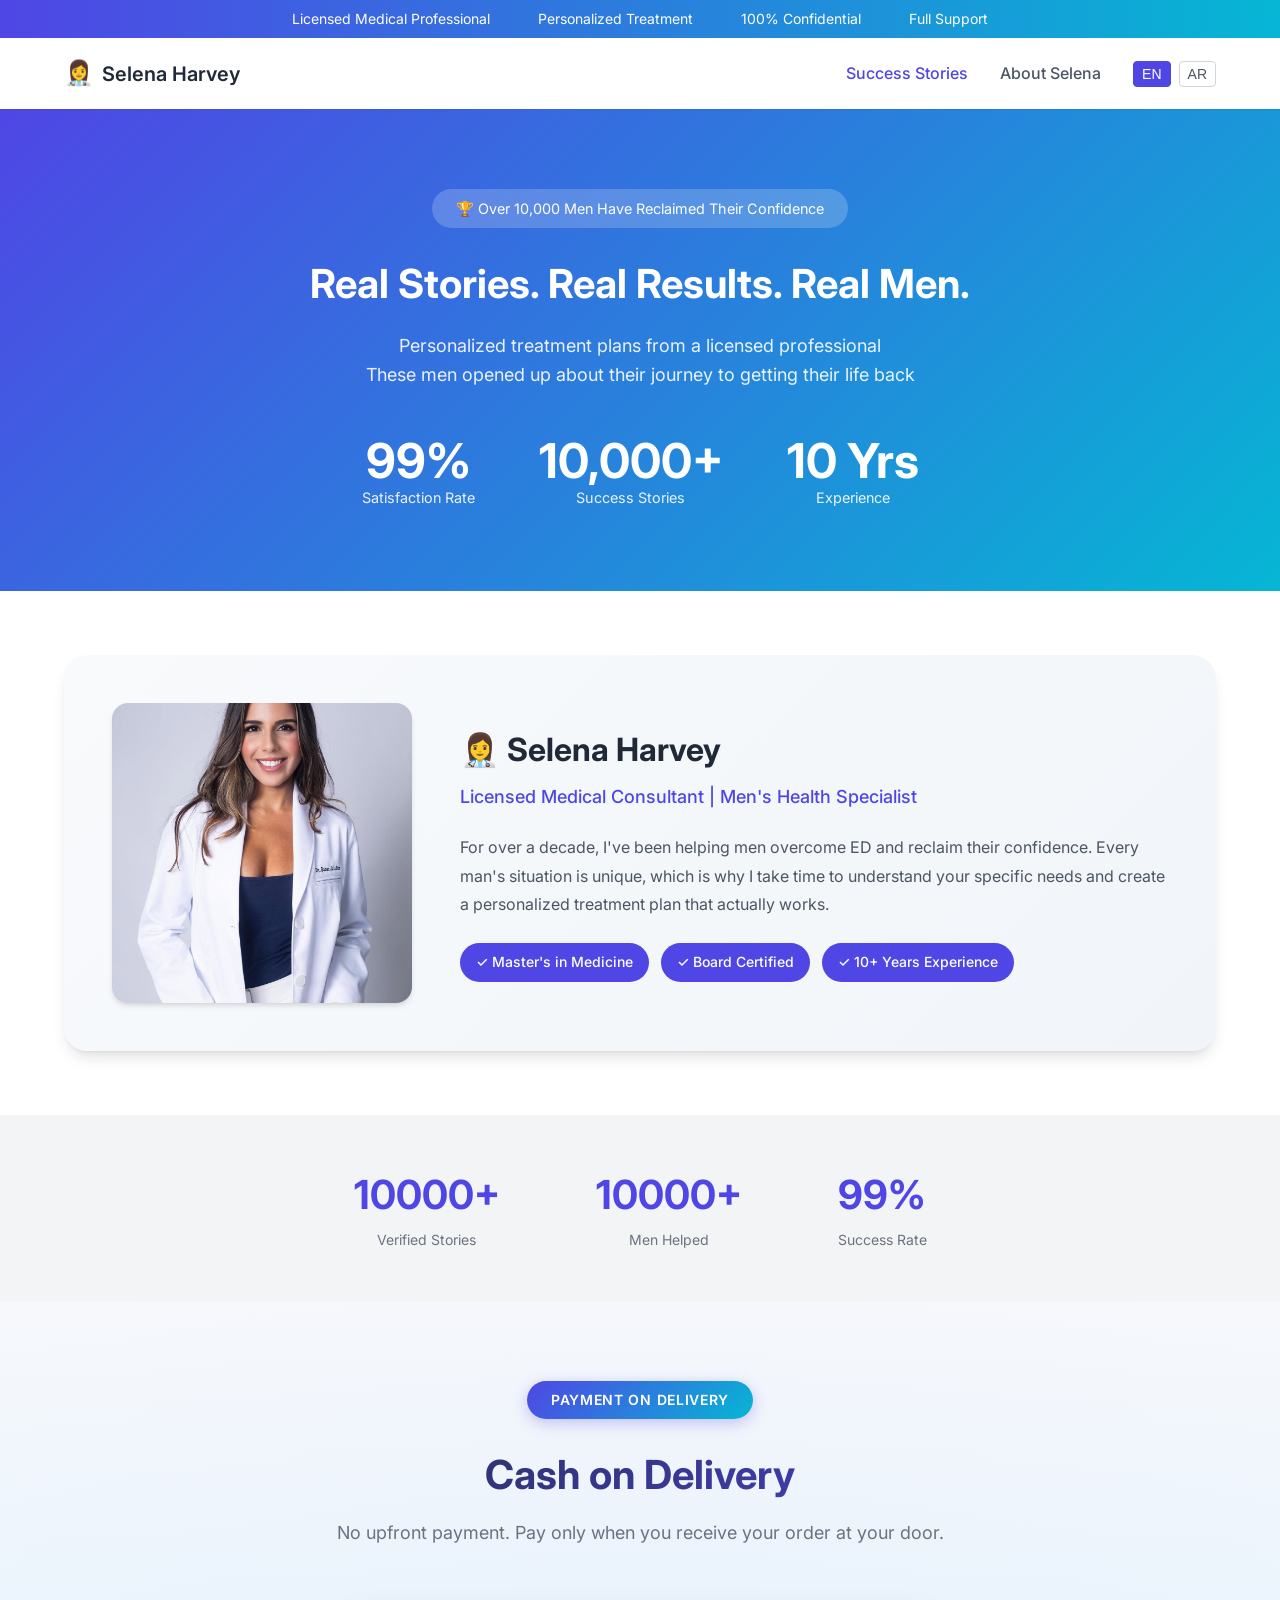
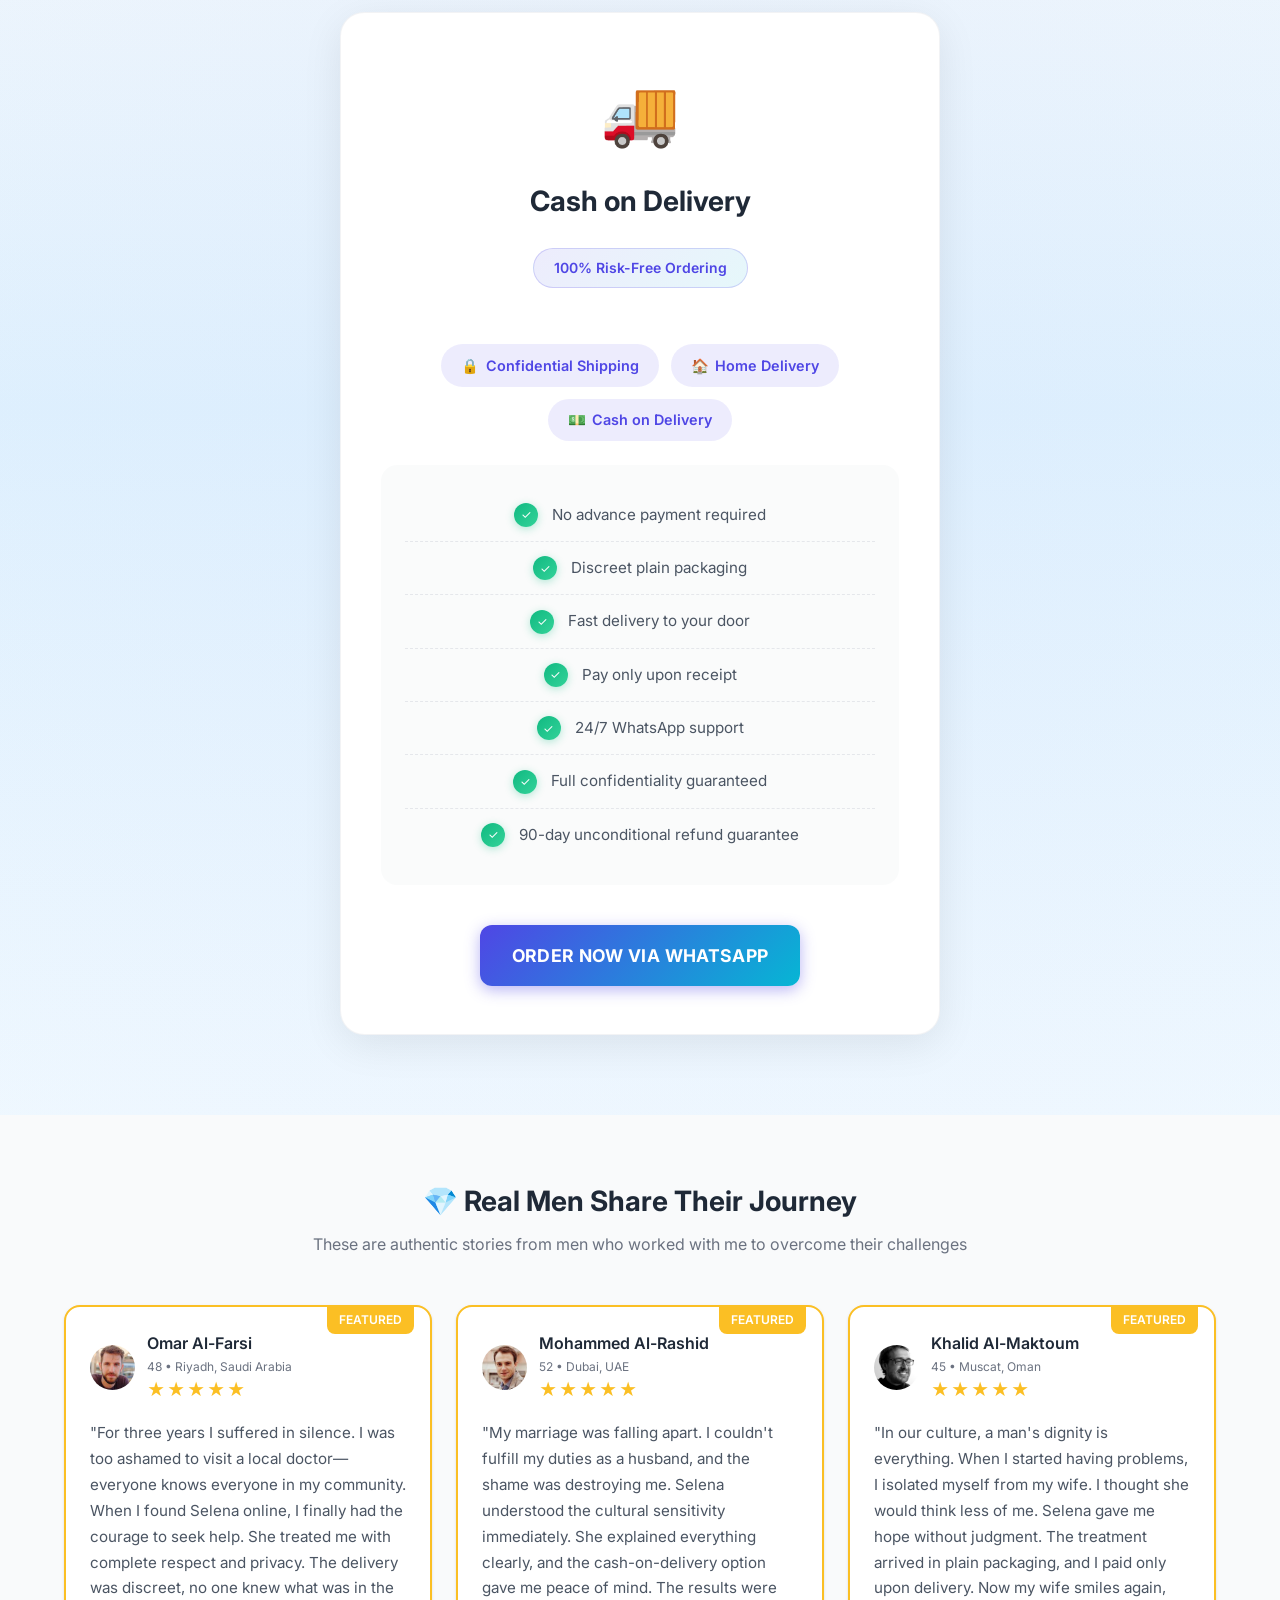
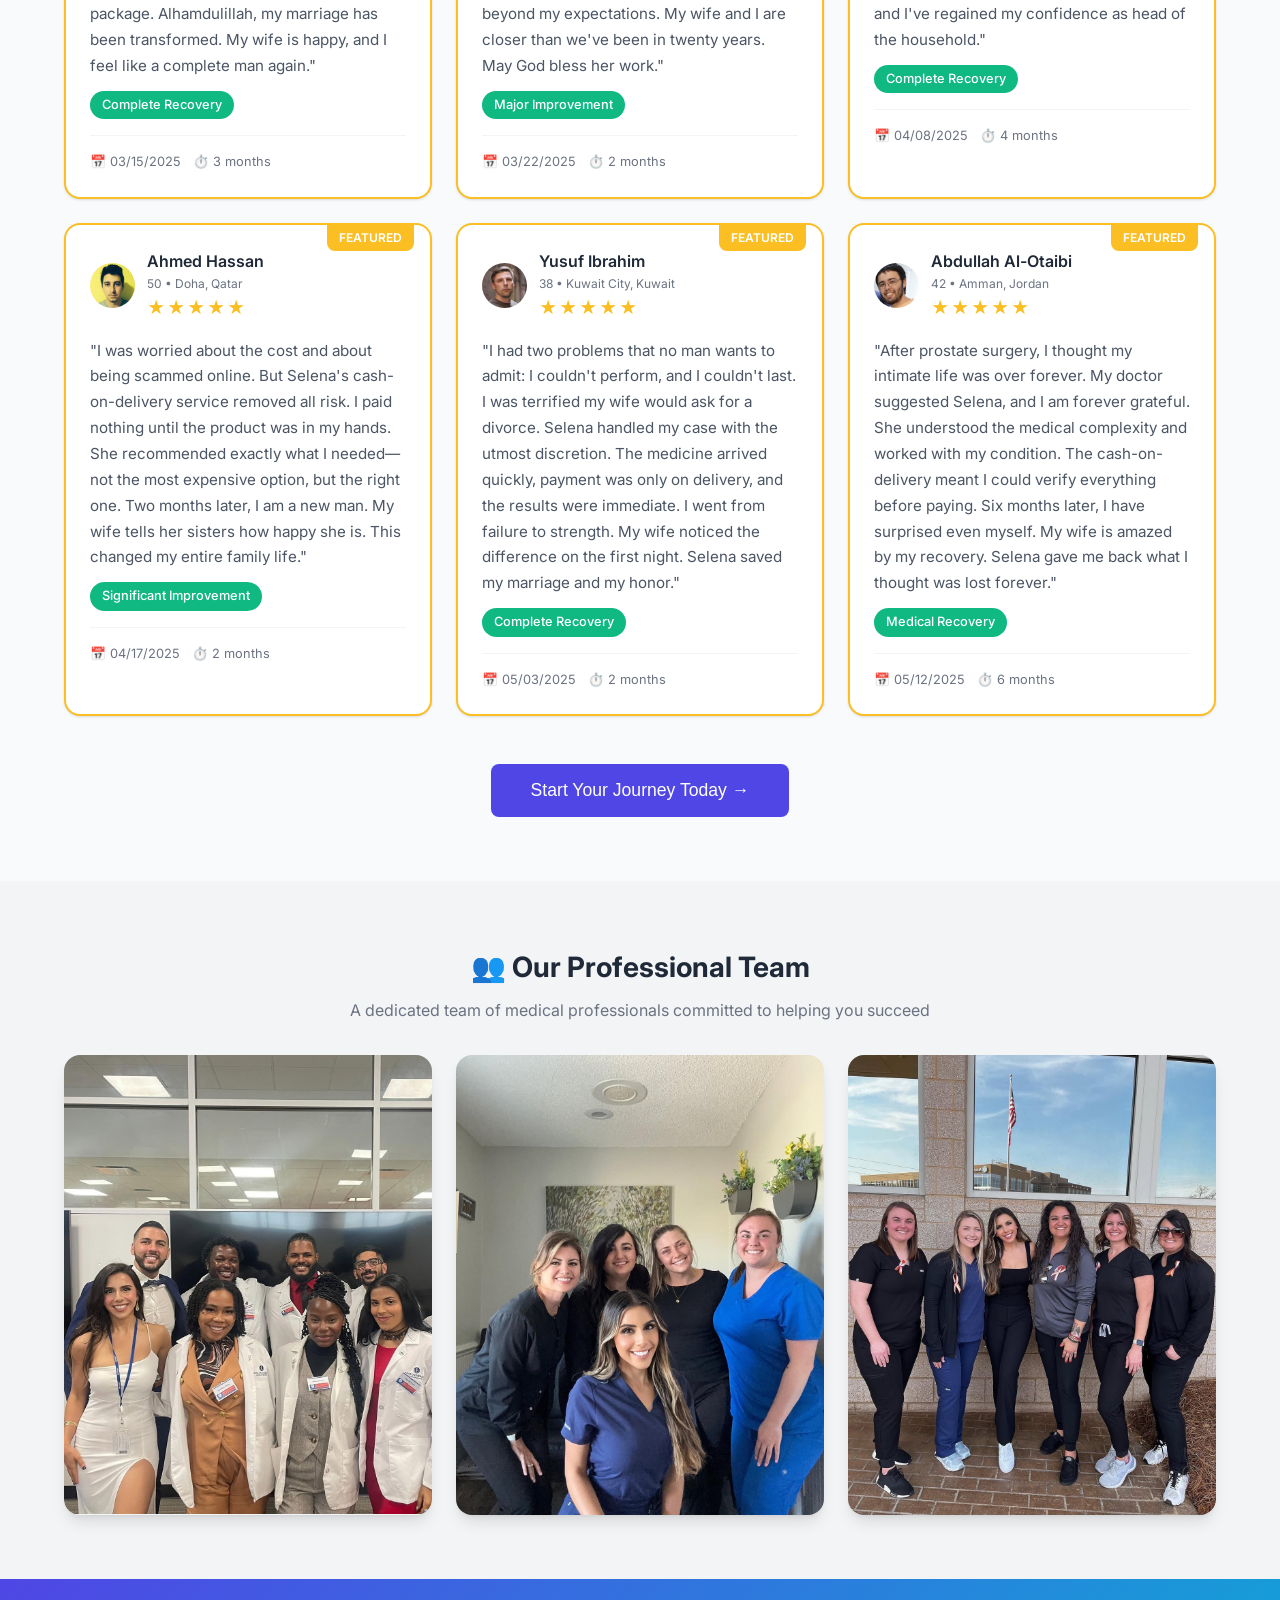
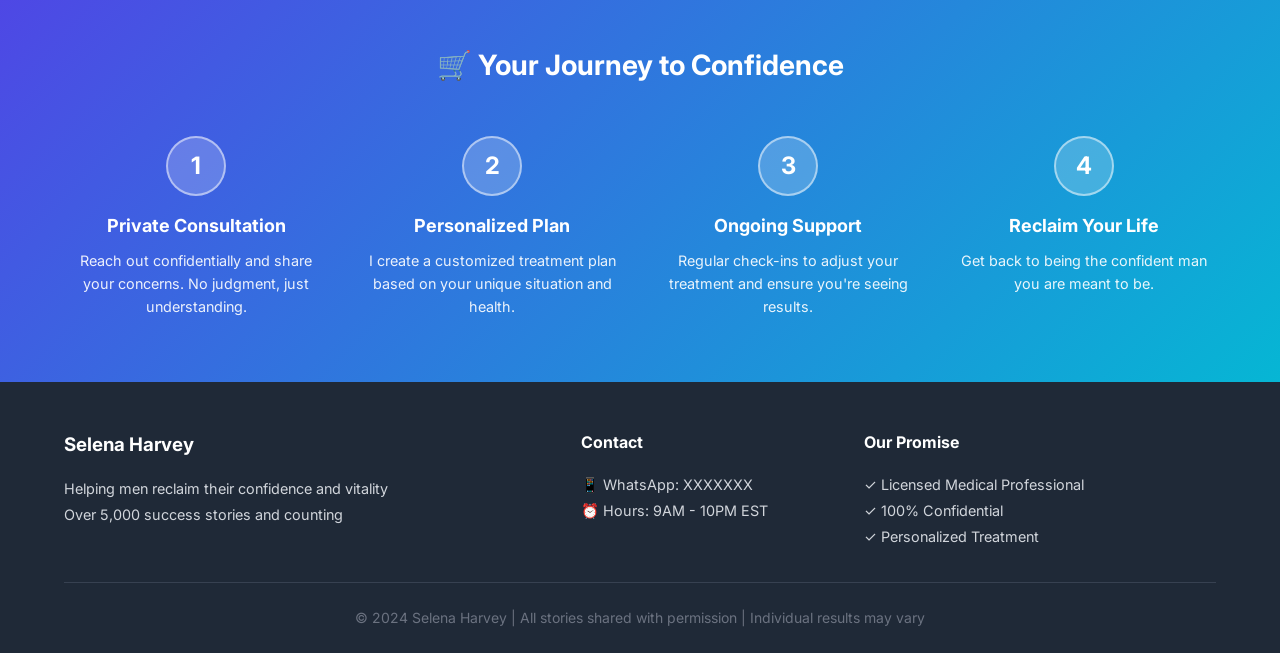
==== index.html @ 059a6baf "Add files via upload" ====
<!DOCTYPE html>
<html lang="en" dir="ltr">
<head>
  <meta charset="UTF-8">
  <meta name="viewport" content="width=device-width, initial-scale=1.0">
  <title>Sarah Johnson - Real Success Stories</title>
  <link rel="preconnect" href="https://fonts.googleapis.com">
  <link rel="preconnect" href="https://fonts.gstatic.com" crossorigin>
  <link href="https://fonts.googleapis.com/css2?family=Inter:wght@400;500;600;700;800&display=swap" rel="stylesheet">
  <link rel="stylesheet" href="style.css">
</head>
<body>
  <!-- Trust Bar -->
  <div class="trust-bar">
    <div class="container">
      <span data-i18n="trust_licensed">✓ Licensed Medical Professional</span>
      <span data-i18n="trust_personalized">✓ Personalized Treatment</span>
      <span data-i18n="trust_confidential">✓ 100% Confidential</span>
      <span data-i18n="trust_support">✓ Full Support</span>
    </div>
  </div>

  <!-- Navbar -->
  <nav class="navbar">
    <div class="container">
      <a href="index.html" class="logo">
        <span class="logo-icon">👩‍⚕️</span>
        <span data-i18n="selena_name">Selena Harvey</span>
      </a>
      <div class="nav-links">
        <a href="index.html" class="active" data-i18n="nav_home">Success Stories</a>
        <a href="about.html" data-i18n="nav_about">About Selena</a>
        <div class="lang-switcher">
          <button class="lang-btn active" onclick="switchLang('en')">EN</button>
          <button class="lang-btn" onclick="switchLang('ar')">AR</button>
        </div>
      </div>
      <button class="mobile-menu-btn" onclick="toggleMobileMenu()">☰</button>
    </div>
  </nav>
  <div class="mobile-menu" id="mobileMenu">
    <a href="index.html" data-i18n="nav_home">Success Stories</a>
    <a href="about.html" data-i18n="nav_about">About Selena</a>
    <div class="lang-switcher" style="padding: 0.75rem 0;">
      <button class="lang-btn active" onclick="switchLang('en')">EN</button>
      <button class="lang-btn" onclick="switchLang('ar')">AR</button>
    </div>
  </div>

  <!-- Hero Section -->
  <section class="hero">
    <div class="container">
      <div class="hero-badge">🏆 <span data-i18n="hero_badge">Over 10,000 Men Have Reclaimed Their Confidence</span></div>
      <h1 data-i18n="hero_title">Real Stories. Real Results. Real Men.</h1>
      <p>
        <span data-i18n="hero_desc">Personalized treatment plans from a licensed professional</span><br>
        <span data-i18n="hero_subdesc">These men opened up about their journey to getting their life back</span>
      </p>
      <div class="hero-stats">
        <div class="hero-stat">
          <span class="hero-stat-number" data-i18n="hero_stat1_num">99%</span>
          <span class="hero-stat-label" data-i18n="hero_stat1_label">Satisfaction Rate</span>
        </div>
        <div class="hero-stat">
          <span class="hero-stat-number" data-i18n="hero_stat2_num">10,000+</span>
          <span class="hero-stat-label" data-i18n="hero_stat2_label">Success Stories</span>
        </div>
        <div class="hero-stat">
          <span class="hero-stat-number" data-i18n="hero_stat3_num">10 Yrs</span>
          <span class="hero-stat-label" data-i18n="hero_stat3_label">Experience</span>
        </div>
      </div>
    </div>
  </section>

  <!-- Selena Intro -->
  <section class="selena-intro">
    <div class="container">
      <div class="selena-card">
        <div class="selena-image">
          <img src="images/selena.jpg" alt="Selena Harvey">
        </div>
        <div class="selena-info">
          <h2>👩‍⚕️ <span data-i18n="selena_name">Selena Harvey</span></h2>
          <p class="selena-title" data-i18n="selena_title">Licensed Medical Consultant | Men's Health Specialist</p>
          <p class="selena-desc" data-i18n="selena_desc">For over a decade, I've been helping men overcome ED and reclaim their confidence. Every man's situation is unique, which is why I take time to understand your specific needs and create a personalized treatment plan that actually works.</p>
          <div class="selena-certs">
            <span class="cert-badge" data-i18n="selena_cert1">✓ Master's in Medicine</span>
            <span class="cert-badge" data-i18n="selena_cert2">✓ Board Certified</span>
            <span class="cert-badge" data-i18n="selena_cert3">✓ 10+ Years Experience</span>
          </div>
        </div>
      </div>
    </div>
  </section>

  <!-- Stats Section -->
  <section class="stats">
    <div class="container">
      <div class="stat-item">
        <span class="stat-number">10000+</span>
        <span class="stat-label" data-i18n="stat_reviews">Verified Stories</span>
      </div>
      <div class="stat-item">
        <span class="stat-number">10000+</span>
        <span class="stat-label" data-i18n="stat_clients">Men Helped</span>
      </div>
      <div class="stat-item">
        <span class="stat-number">99%</span>
        <span class="stat-label" data-i18n="stat_rate">Success Rate</span>
      </div>
    </div>
  </section>

  <!-- Pricing Section -->
  <section class="pricing-section">
    <div class="container">
      <div class="section-header">
        <span class="section-badge" data-i18n="cod_badge">Payment on Delivery</span>
        <h2 data-i18n="cod_title">Cash on Delivery</h2>
        <p data-i18n="cod_desc">No upfront payment. Pay only when you receive your order at your door.</p>
      </div>
      <div class="pricing-cards">
        <div class="pricing-card">
          <div style="font-size:4rem;margin-bottom:1rem;">🚚</div>
          <h3 class="pricing-title" data-i18n="cod_title">Cash on Delivery</h3>
          <div class="pricing-subtitle" data-i18n="cod_subtitle">100% Risk-Free Ordering</div>
          <div class="pricing-badges">
            <div class="pricing-badge">🔒 <span data-i18n="cod_badge1">Confidential Shipping</span></div>
            <div class="pricing-badge">🏠 <span data-i18n="cod_badge2">Home Delivery</span></div>
            <div class="pricing-badge">💵 <span data-i18n="cod_badge3">Cash on Delivery</span></div>
          </div>
          <ul class="pricing-features">
            <li><span class="check">✓</span> <span data-i18n="cod_feat1">No advance payment required</span></li>
            <li><span class="check">✓</span> <span data-i18n="cod_feat2">Discreet plain packaging</span></li>
            <li><span class="check">✓</span> <span data-i18n="cod_feat3">Fast delivery to your door</span></li>
            <li><span class="check">✓</span> <span data-i18n="cod_feat4">Pay only upon receipt</span></li>
            <li><span class="check">✓</span> <span data-i18n="cod_feat5">24/7 WhatsApp support</span></li>
            <li><span class="check">✓</span> <span data-i18n="cod_feat6">Full confidentiality guaranteed</span></li>
            <li><span class="check">✓</span> <span data-i18n="cod_feat7">90-day unconditional refund guarantee</span></li>
          </ul>
          <button class="pricing-btn pricing-btn-primary" onclick="showModal()" data-i18n="cod_btn">Order Now via WhatsApp</button>
        </div>
      </div>
    </div>
  </section>

  <!-- Featured Reviews -->
  <section class="featured-reviews">
    <div class="container">
      <div class="section-header">
        <h2>💎 <span data-i18n="reviews_title">Real Men Share Their Journey</span></h2>
        <p data-i18n="reviews_desc">These are authentic stories from men who worked with me to overcome their challenges</p>
      </div>
      <div class="reviews-grid">
        <div class="review-card featured">
          <div class="review-header">
            <div class="reviewer-info">
              <img src="images/32.jpg" alt="Omar Al-Farsi">
              <div>
                <div class="reviewer-name">Omar Al-Farsi <span>48 • Riyadh, Saudi Arabia</span></div>
                <div class="review-rating">
                  <span class="star">★</span><span class="star">★</span><span class="star">★</span><span class="star">★</span><span class="star">★</span>
                </div>
              </div>
            </div>
          </div>
          <div class="review-content">"For three years I suffered in silence. I was too ashamed to visit a local doctor—everyone knows everyone in my community. When I found Selena online, I finally had the courage to seek help. She treated me with complete respect and privacy. The delivery was discreet, no one knew what was in the package. Alhamdulillah, my marriage has been transformed. My wife is happy, and I feel like a complete man again."</div>
          <span class="effect-tag">Complete Recovery</span>
          <div class="review-meta">
            <span>📅 03/15/2025</span>
            <span>⏱️ 3 months</span>
          </div>
        </div>
        <div class="review-card featured">
          <div class="review-header">
            <div class="reviewer-info">
              <img src="images/33.jpg" alt="Mohammed Al-Rashid">
              <div>
                <div class="reviewer-name">Mohammed Al-Rashid <span>52 • Dubai, UAE</span></div>
                <div class="review-rating">
                  <span class="star">★</span><span class="star">★</span><span class="star">★</span><span class="star">★</span><span class="star">★</span>
                </div>
              </div>
            </div>
          </div>
          <div class="review-content">"My marriage was falling apart. I couldn't fulfill my duties as a husband, and the shame was destroying me. Selena understood the cultural sensitivity immediately. She explained everything clearly, and the cash-on-delivery option gave me peace of mind. The results were beyond my expectations. My wife and I are closer than we've been in twenty years. May God bless her work."</div>
          <span class="effect-tag">Major Improvement</span>
          <div class="review-meta">
            <span>📅 03/22/2025</span>
            <span>⏱️ 2 months</span>
          </div>
        </div>
        <div class="review-card featured">
          <div class="review-header">
            <div class="reviewer-info">
              <img src="images/34.jpg" alt="Khalid Al-Maktoum">
              <div>
                <div class="reviewer-name">Khalid Al-Maktoum <span>45 • Muscat, Oman</span></div>
                <div class="review-rating">
                  <span class="star">★</span><span class="star">★</span><span class="star">★</span><span class="star">★</span><span class="star">★</span>
                </div>
              </div>
            </div>
          </div>
          <div class="review-content">"In our culture, a man's dignity is everything. When I started having problems, I isolated myself from my wife. I thought she would think less of me. Selena gave me hope without judgment. The treatment arrived in plain packaging, and I paid only upon delivery. Now my wife smiles again, and I've regained my confidence as head of the household."</div>
          <span class="effect-tag">Complete Recovery</span>
          <div class="review-meta">
            <span>📅 04/08/2025</span>
            <span>⏱️ 4 months</span>
          </div>
        </div>
        <div class="review-card featured">
          <div class="review-header">
            <div class="reviewer-info">
              <img src="images/35.jpg" alt="Ahmed Hassan">
              <div>
                <div class="reviewer-name">Ahmed Hassan <span>50 • Doha, Qatar</span></div>
                <div class="review-rating">
                  <span class="star">★</span><span class="star">★</span><span class="star">★</span><span class="star">★</span><span class="star">★</span>
                </div>
              </div>
            </div>
          </div>
          <div class="review-content">"I was worried about the cost and about being scammed online. But Selena's cash-on-delivery service removed all risk. I paid nothing until the product was in my hands. She recommended exactly what I needed—not the most expensive option, but the right one. Two months later, I am a new man. My wife tells her sisters how happy she is. This changed my entire family life."</div>
          <span class="effect-tag">Significant Improvement</span>
          <div class="review-meta">
            <span>📅 04/17/2025</span>
            <span>⏱️ 2 months</span>
          </div>
        </div>
        <div class="review-card featured">
          <div class="review-header">
            <div class="reviewer-info">
              <img src="images/36.jpg" alt="Yusuf Ibrahim">
              <div>
                <div class="reviewer-name">Yusuf Ibrahim <span>38 • Kuwait City, Kuwait</span></div>
                <div class="review-rating">
                  <span class="star">★</span><span class="star">★</span><span class="star">★</span><span class="star">★</span><span class="star">★</span>
                </div>
              </div>
            </div>
          </div>
          <div class="review-content">"I had two problems that no man wants to admit: I couldn't perform, and I couldn't last. I was terrified my wife would ask for a divorce. Selena handled my case with the utmost discretion. The medicine arrived quickly, payment was only on delivery, and the results were immediate. I went from failure to strength. My wife noticed the difference on the first night. Selena saved my marriage and my honor."</div>
          <span class="effect-tag">Complete Recovery</span>
          <div class="review-meta">
            <span>📅 05/03/2025</span>
            <span>⏱️ 2 months</span>
          </div>
        </div>
        <div class="review-card featured">
          <div class="review-header">
            <div class="reviewer-info">
              <img src="images/37.jpg" alt="Abdullah Al-Otaibi">
              <div>
                <div class="reviewer-name">Abdullah Al-Otaibi <span>42 • Amman, Jordan</span></div>
                <div class="review-rating">
                  <span class="star">★</span><span class="star">★</span><span class="star">★</span><span class="star">★</span><span class="star">★</span>
                </div>
              </div>
            </div>
          </div>
          <div class="review-content">"After prostate surgery, I thought my intimate life was over forever. My doctor suggested Selena, and I am forever grateful. She understood the medical complexity and worked with my condition. The cash-on-delivery meant I could verify everything before paying. Six months later, I have surprised even myself. My wife is amazed by my recovery. Selena gave me back what I thought was lost forever."</div>
          <span class="effect-tag">Medical Recovery</span>
          <div class="review-meta">
            <span>📅 05/12/2025</span>
            <span>⏱️ 6 months</span>
          </div>
        </div>
      </div>
      <div class="text-center" style="margin-top:3rem">
        <button class="btn-primary btn-large" onclick="showModal()" data-i18n="btn_start">Start Your Journey Today →</button>
      </div>
    </div>
  </section>

  <!-- Team Section -->
  <section class="team-section">
    <div class="container">
      <h2>👥 <span data-i18n="team_title">Our Professional Team</span></h2>
      <p class="section-desc" data-i18n="team_desc">A dedicated team of medical professionals committed to helping you succeed</p>
      <div class="team-gallery">
        <div class="team-image">
          <img src="images/team.jpg" alt="Our Professional Team">
        </div>
        <div class="team-image">
          <img src="images/team2.jpg" alt="Our Team">
        </div>
        <div class="team-image">
          <img src="images/team3.jpg" alt="Our Team">
        </div>
      </div>
    </div>
  </section>

  <!-- Process Section -->
  <section class="process">
    <div class="container">
      <h2>🛒 <span data-i18n="process_title">Your Journey to Confidence</span></h2>
      <div class="process-steps">
        <div class="process-step">
          <div class="step-number">1</div>
          <h3 data-i18n="step1_title">Private Consultation</h3>
          <p data-i18n="step1_desc">Reach out confidentially and share your concerns. No judgment, just understanding.</p>
        </div>
        <div class="process-step">
          <div class="step-number">2</div>
          <h3 data-i18n="step2_title">Personalized Plan</h3>
          <p data-i18n="step2_desc">I create a customized treatment plan based on your unique situation and health.</p>
        </div>
        <div class="process-step">
          <div class="step-number">3</div>
          <h3 data-i18n="step3_title">Ongoing Support</h3>
          <p data-i18n="step3_desc">Regular check-ins to adjust your treatment and ensure you're seeing results.</p>
        </div>
        <div class="process-step">
          <div class="step-number">4</div>
          <h3 data-i18n="step4_title">Reclaim Your Life</h3>
          <p data-i18n="step4_desc">Get back to being the confident man you are meant to be.</p>
        </div>
      </div>
    </div>
  </section>

  <!-- Footer -->
  <footer class="footer">
    <div class="container">
      <div class="footer-content">
        <div class="footer-section">
          <h3 data-i18n="selena_name">Selena Harvey</h3>
          <p>
            <span data-i18n="footer_tagline">Helping men reclaim their confidence and vitality</span><br>
            <span data-i18n="footer_stories">Over 5,000 success stories and counting</span>
          </p>
        </div>
        <div class="footer-section">
          <h4 data-i18n="footer_contact">Contact</h4>
          <p>📱 <span data-i18n="footer_whatsapp">WhatsApp: XXXXXXX</span></p>
          <p>⏰ <span data-i18n="footer_hours">Hours: 9AM - 10PM EST</span></p>
        </div>
        <div class="footer-section">
          <h4 data-i18n="footer_promise">Our Promise</h4>
          <p>
            ✓ <span data-i18n="trust_licensed">Licensed Medical Professional</span><br>
            ✓ <span data-i18n="trust_confidential">100% Confidential</span><br>
            ✓ <span data-i18n="trust_personalized">Personalized Treatment</span>
          </p>
        </div>
      </div>
      <div class="footer-bottom">
        <p data-i18n="footer_copy">© 2024 Selena Harvey | All stories shared with permission | Individual results may vary</p>
      </div>
    </div>
  </footer>

  <!-- Modal -->
  <div class="modal-overlay" id="contactModal" onclick="hideModal()">
    <div class="modal-content" onclick="event.stopPropagation()">
      <p class="modal-text">Contact Selena at: XXXXXXX</p>
      <button class="modal-btn" onclick="hideModal()">OK</button>
    </div>
  </div>

  <script>
    // Translations
    const translations = {
      en: {
        trust_licensed: "Licensed Medical Professional",
        trust_personalized: "Personalized Treatment",
        trust_confidential: "100% Confidential",
        trust_support: "Full Support",
        selena_name: "Selena Harvey",
        nav_home: "Success Stories",
        nav_about: "About Selena",
        hero_badge: "Over 10,000 Men Have Reclaimed Their Confidence",
        hero_title: "Real Stories. Real Results. Real Men.",
        hero_desc: "Personalized treatment plans from a licensed professional",
        hero_subdesc: "These men opened up about their journey to getting their life back",
        hero_stat1_num: "99%",
        hero_stat1_label: "Satisfaction Rate",
        hero_stat2_num: "10,000+",
        hero_stat2_label: "Success Stories",
        hero_stat3_num: "10 Yrs",
        hero_stat3_label: "Experience",
        selena_title: "Licensed Medical Consultant | Men's Health Specialist",
        selena_desc: "For over a decade, I've been helping men overcome ED and reclaim their confidence. Every man's situation is unique, which is why I take time to understand your specific needs and create a personalized treatment plan that actually works.",
        selena_cert1: "✓ Master's in Medicine",
        selena_cert2: "✓ Board Certified",
        selena_cert3: "✓ 10+ Years Experience",
        stat_reviews: "Verified Stories",
        stat_clients: "Men Helped",
        stat_rate: "Success Rate",
        cod_badge: "Payment on Delivery",
        cod_title: "Cash on Delivery",
        cod_desc: "No upfront payment. Pay only when you receive your order at your door.",
        cod_subtitle: "100% Risk-Free Ordering",
        cod_badge1: "Confidential Shipping",
        cod_badge2: "Home Delivery",
        cod_badge3: "Cash on Delivery",
        cod_feat1: "No advance payment required",
        cod_feat2: "Discreet plain packaging",
        cod_feat3: "Fast delivery to your door",
        cod_feat4: "Pay only upon receipt",
        cod_feat5: "24/7 WhatsApp support",
        cod_feat6: "Full confidentiality guaranteed",
        cod_feat7: "90-day unconditional refund guarantee",
        cod_btn: "Order Now via WhatsApp",
        reviews_title: "Real Men Share Their Journey",
        reviews_desc: "These are authentic stories from men who worked with me to overcome their challenges",
        btn_start: "Start Your Journey Today →",
        team_title: "Our Professional Team",
        team_desc: "A dedicated team of medical professionals committed to helping you succeed",
        process_title: "Your Journey to Confidence",
        step1_title: "Private Consultation",
        step1_desc: "Reach out confidentially and share your concerns. No judgment, just understanding.",
        step2_title: "Personalized Plan",
        step2_desc: "I create a customized treatment plan based on your unique situation and health.",
        step3_title: "Ongoing Support",
        step3_desc: "Regular check-ins to adjust your treatment and ensure you're seeing results.",
        step4_title: "Reclaim Your Life",
        step4_desc: "Get back to being the confident man you are meant to be.",
        footer_tagline: "Helping men reclaim their confidence and vitality",
        footer_stories: "Over 5,000 success stories and counting",
        footer_contact: "Contact",
        footer_whatsapp: "WhatsApp: XXXXXXX",
        footer_hours: "Hours: 9AM - 10PM EST",
        footer_promise: "Our Promise",
        footer_copy: "© 2024 Selena Harvey | All stories shared with permission | Individual results may vary"
      },
      ar: {
        trust_licensed: "أخصائي طبي مرخص",
        trust_personalized: "علاج مخصص",
        trust_confidential: "100% سرية",
        trust_support: "دعم كامل",
        selena_name: "سيلينا هارفي",
        nav_home: "قصص النجاح",
        nav_about: "عن سيلينا",
        hero_badge: "أكثر من 10,000 رجل استعاد ثقته بنفسه",
        hero_title: "قصص حقيقية. نتائج حقيقية. رجال حقيقيون.",
        hero_desc: "خطط علاج مخصصة من أخصائي مرخص",
        hero_subdesc: "هؤلاء الرجال تحدثوا عن رحلتهم لاستعادة حياتهم",
        hero_stat1_num: "99%",
        hero_stat1_label: "معدل الرضا",
        hero_stat2_num: "+10,000",
        hero_stat2_label: "قصة نجاح",
        hero_stat3_num: "10 سنة",
        hero_stat3_label: "خبرة",
        selena_title: "استشارية طبية مرخصة | أخصائية صحة الرجال",
        selena_desc: "أكثر من عقد من الزمن أساعد فيه الرجال على التغلب على ضعف الانتصاب واستعادة ثقتهم بأنفسهم. كل رجل لديه ظروفه الخاصة، لذلك أخصص الوقت لفهم احتياجاتك المحددة ووضع خطة علاج مخصصة تعمل فعلاً.",
        selena_cert1: "✓ ماجستير في الطب",
        selena_cert2: "✓ معتمدة مجلس الإدارة",
        selena_cert3: "✓ +10 سنوات خبرة",
        stat_reviews: "قصص موثقة",
        stat_clients: "رجل تمت مساعدته",
        stat_rate: "معدل النجاح",
        cod_badge: "الدفع عند الاستلام",
        cod_title: "الدفع عند الاستلام",
        cod_desc: "لا يوجد دفع مسبق. ادفع فقط عند استلام طلبك على باب منزلك.",
        cod_subtitle: "طلب 100% بلا مخاطر",
        cod_badge1: "شحن سري",
        cod_badge2: "توصيل للمنزل",
        cod_badge3: "الدفع عند الاستلام",
        cod_feat1: "لا يُشترط دفع مسبق",
        cod_feat2: "عبوة عادية سرية تماماً",
        cod_feat3: "توصيل سريع إلى باب منزلك",
        cod_feat4: "ادفع فقط عند الاستلام",
        cod_feat5: "دعم واتساب 24/7",
        cod_feat6: "سرية تامة مضمونة",
        cod_feat7: "ضمان استرداد كامل خلال 90 يوماً بدون شروط",
        cod_btn: "اطلب الآن عبر الواتساب",
        reviews_title: "رجال حقيقيون يشاركون رحلتهم",
        reviews_desc: "هذه قصص حقيقية من رجال عملوا معي للتغلب على تحدياتهم",
        btn_start: "← ابدأ رحلتك اليوم",
        team_title: "فريقنا الطبي المحترف",
        team_desc: "فريق طبي متخصص ملتزم بمساعدتك على النجاح",
        process_title: "رحلتك نحو الثقة",
        step1_title: "استشارة خاصة",
        step1_desc: "تواصل معي بسرية تامة وشارك مخاوفك. لا أحكام، فقط تفهم.",
        step2_title: "خطة مخصصة",
        step2_desc: "أضع لك خطة علاج مخصصة بناءً على وضعك الصحي الفريد.",
        step3_title: "متابعة مستمرة",
        step3_desc: "فحوصات دورية لتعديل علاجك والتأكد من تحقيق النتائج.",
        step4_title: "استعادة حياتك",
        step4_desc: "عُد لأن تكون الرجل الواثق الذي من المفترض أن تكونه.",
        footer_tagline: "مساعدة الرجال على استعادة ثقتهم وحيويتهم",
        footer_stories: "أكثر من 5,000 قصة نجاح وعدد متزايد",
        footer_contact: "اتصل بنا",
        footer_whatsapp: "واتساب: XXXXXXX",
        footer_hours: "ساعات العمل: 9 صباحاً - 10 مساءً",
        footer_promise: "وعدنا",
        footer_copy: "© 2024 سيلينا هارفي | جميع القصص مشتركة بإذن | النتائج الفردية قد تختلف"
      }
    };

    let currentLang = localStorage.getItem('lang') || 'en';

    function switchLang(lang) {
      currentLang = lang;
      localStorage.setItem('lang', lang);
      document.documentElement.lang = lang;
      document.documentElement.dir = lang === 'ar' ? 'rtl' : 'ltr';
      updateContent();
      updateLangButtons();
    }

    function updateContent() {
      const elements = document.querySelectorAll('[data-i18n]');
      elements.forEach(el => {
        const key = el.getAttribute('data-i18n');
        if (translations[currentLang] && translations[currentLang][key]) {
          el.textContent = translations[currentLang][key];
        }
      });
    }

    function updateLangButtons() {
      document.querySelectorAll('.lang-btn').forEach(btn => {
        btn.classList.remove('active');
        if (btn.textContent.toLowerCase() === currentLang) {
          btn.classList.add('active');
        }
      });
    }

    function toggleMobileMenu() {
      const menu = document.getElementById('mobileMenu');
      menu.classList.toggle('open');
    }

    function showModal() {
      document.getElementById('contactModal').classList.add('active');
    }

    function hideModal() {
      document.getElementById('contactModal').classList.remove('active');
    }

    // Initialize
    document.documentElement.lang = currentLang;
    document.documentElement.dir = currentLang === 'ar' ? 'rtl' : 'ltr';
    updateContent();
    updateLangButtons();
  </script>
</body>
</html>
---- style.css ----
* {
  margin: 0;
  padding: 0;
  box-sizing: border-box;
}

:root {
  --primary-color: #4f46e5;
  --primary-hover: #4338ca;
  --secondary-color: #06b6d4;
  --success-color: #10b981;
  --warning-color: #f59e0b;
  --danger-color: #ef4444;
  --gold-color: #fbbf24;
  --gray-50: #f9fafb;
  --gray-100: #f3f4f6;
  --gray-200: #e5e7eb;
  --gray-300: #d1d5db;
  --gray-400: #9ca3af;
  --gray-500: #6b7280;
  --gray-600: #4b5563;
  --gray-700: #374151;
  --gray-800: #1f2937;
  --gray-900: #111827;
  --shadow-sm: 0 1px 2px 0 rgba(0, 0, 0, 0.05);
  --shadow: 0 1px 3px 0 rgba(0, 0, 0, 0.1), 0 1px 2px -1px rgba(0, 0, 0, 0.1);
  --shadow-md: 0 4px 6px -1px rgba(0, 0, 0, 0.1), 0 2px 4px -2px rgba(0, 0, 0, 0.1);
  --shadow-lg: 0 10px 15px -3px rgba(0, 0, 0, 0.1), 0 4px 6px -4px rgba(0, 0, 0, 0.1);
  --shadow-xl: 0 20px 25px -5px rgba(0, 0, 0, 0.1), 0 8px 10px -6px rgba(0, 0, 0, 0.1);
  --radius-sm: 0.25rem;
  --radius: 0.5rem;
  --radius-md: 0.75rem;
  --radius-lg: 1rem;
  --radius-xl: 1.5rem;
}

body {
  font-family: "Inter", -apple-system, BlinkMacSystemFont, "Segoe UI", Roboto, "Helvetica Neue", Arial, sans-serif;
  line-height: 1.6;
  color: var(--gray-800);
  background-color: var(--gray-50);
}

.container {
  max-width: 1200px;
  margin: 0 auto;
  padding: 0 1.5rem;
}

/* Trust Bar */
.trust-bar {
  background: linear-gradient(90deg, var(--primary-color), var(--secondary-color));
  color: white;
  padding: 0.5rem 0;
}

.trust-bar .container {
  display: flex;
  justify-content: center;
  gap: 3rem;
  font-size: 0.875rem;
}

.trust-bar span {
  display: flex;
  align-items: center;
  gap: 0.25rem;
}

/* Navbar */
.navbar {
  background: white;
  box-shadow: var(--shadow-sm);
  position: sticky;
  top: 0;
  z-index: 100;
}

.navbar .container {
  display: flex;
  justify-content: space-between;
  align-items: center;
  padding-top: 1rem;
  padding-bottom: 1rem;
}

.logo {
  display: flex;
  align-items: center;
  gap: 0.5rem;
  font-size: 1.25rem;
  font-weight: 600;
  color: var(--gray-800);
  text-decoration: none;
}

.logo-icon {
  font-size: 1.5rem;
}

.nav-links {
  display: flex;
  align-items: center;
  gap: 2rem;
}

.nav-links a {
  color: var(--gray-600);
  text-decoration: none;
  font-weight: 500;
  transition: color 0.2s;
}

.nav-links a:hover,
.nav-links a.active {
  color: var(--primary-color);
}

.lang-switcher {
  display: flex;
  gap: 0.5rem;
}

.lang-btn {
  background: transparent;
  border: 1px solid var(--gray-300);
  padding: 0.25rem 0.5rem;
  border-radius: var(--radius-sm);
  cursor: pointer;
  font-size: 0.875rem;
  color: var(--gray-600);
  transition: all 0.2s;
}

.lang-btn.active,
.lang-btn:hover {
  background: var(--primary-color);
  color: white;
  border-color: var(--primary-color);
}

.mobile-menu-btn {
  display: none;
  background: none;
  border: none;
  font-size: 1.5rem;
  cursor: pointer;
}

.mobile-menu {
  display: none;
  background: white;
  padding: 1rem;
  box-shadow: var(--shadow-md);
}

.mobile-menu a {
  display: block;
  padding: 0.75rem 0;
  color: var(--gray-600);
  text-decoration: none;
  border-bottom: 1px solid var(--gray-100);
}

/* Hero Section */
.hero {
  background: linear-gradient(135deg, var(--primary-color) 0%, var(--secondary-color) 100%);
  color: white;
  padding: 5rem 0;
  text-align: center;
}

.hero-badge {
  display: inline-block;
  background: rgba(255, 255, 255, 0.2);
  padding: 0.5rem 1.5rem;
  border-radius: 2rem;
  font-size: 0.9rem;
  margin-bottom: 1.5rem;
  backdrop-filter: blur(10px);
}

.hero h1 {
  font-size: 2.5rem;
  font-weight: 700;
  margin-bottom: 1rem;
}

.hero p {
  font-size: 1.125rem;
  opacity: 0.9;
  margin-bottom: 2rem;
}

.hero-stats {
  display: flex;
  justify-content: center;
  gap: 4rem;
  margin-top: 3rem;
}

.hero-stat {
  text-align: center;
}

.hero-stat-number {
  display: block;
  font-size: 3rem;
  font-weight: 700;
  line-height: 1;
}

.hero-stat-label {
  font-size: 0.9rem;
  opacity: 0.9;
  margin-top: 0.5rem;
}

/* Selena Intro */
.selena-intro {
  padding: 4rem 0;
  background: white;
}

.selena-card {
  display: grid;
  grid-template-columns: 300px 1fr;
  gap: 3rem;
  background: linear-gradient(135deg, #f8fafc 0%, #f1f5f9 100%);
  border-radius: var(--radius-xl);
  padding: 3rem;
  box-shadow: var(--shadow-lg);
  align-items: center;
}

.selena-image {
  width: 100%;
  aspect-ratio: 1;
  border-radius: var(--radius-lg);
  overflow: hidden;
  box-shadow: var(--shadow-md);
}

.selena-image img {
  width: 100%;
  height: 100%;
  object-fit: cover;
}

.selena-info h2 {
  font-size: 2rem;
  color: var(--gray-800);
  margin-bottom: 0.5rem;
}

.selena-title {
  font-size: 1.125rem;
  color: var(--primary-color);
  font-weight: 500;
  margin-bottom: 1.5rem;
  line-height: 1.4;
}

.selena-desc {
  color: var(--gray-600);
  line-height: 1.8;
  margin-bottom: 1.5rem;
  font-size: 1rem;
}

.selena-certs {
  display: flex;
  gap: 0.75rem;
  flex-wrap: wrap;
}

.cert-badge {
  background: var(--primary-color);
  color: white;
  padding: 0.5rem 1rem;
  border-radius: 2rem;
  font-size: 0.875rem;
  font-weight: 500;
}

/* Stats Section */
.stats {
  background: var(--gray-100);
  padding: 3rem 0;
}

.stats .container {
  display: flex;
  justify-content: center;
  gap: 6rem;
  text-align: center;
}

.stat-item {
  text-align: center;
}

.stat-number {
  display: block;
  font-size: 2.5rem;
  font-weight: 700;
  color: var(--primary-color);
}

.stat-label {
  color: var(--gray-500);
  font-size: 0.875rem;
}

/* Pricing Section */
.pricing-section {
  background: linear-gradient(180deg, #f8fafc 0%, #e0f2fe 50%, #f0f9ff 100%);
  padding: 5rem 0;
  position: relative;
  overflow: hidden;
}

.pricing-section::before {
  content: "";
  position: absolute;
  top: -50%;
  left: -50%;
  width: 200%;
  height: 200%;
  background: radial-gradient(circle, rgba(79, 70, 229, 0.03) 0%, transparent 70%);
  pointer-events: none;
}

.pricing-section .section-header {
  text-align: center;
  margin-bottom: 4rem;
  position: relative;
  z-index: 1;
}

.pricing-section .section-header h2 {
  font-size: 2.5rem;
  background: linear-gradient(135deg, var(--gray-800) 0%, var(--primary-color) 100%);
  -webkit-background-clip: text;
  -webkit-text-fill-color: transparent;
  background-clip: text;
  margin-bottom: 0.75rem;
}

.pricing-section .section-header p {
  font-size: 1.125rem;
  color: var(--gray-500);
}

.section-badge {
  display: inline-block;
  background: linear-gradient(135deg, var(--primary-color), var(--secondary-color));
  color: white;
  padding: 0.5rem 1.5rem;
  border-radius: 2rem;
  font-size: 0.875rem;
  font-weight: 600;
  margin-bottom: 1.5rem;
  box-shadow: 0 4px 15px rgba(79, 70, 229, 0.3);
  text-transform: uppercase;
  letter-spacing: 0.05em;
}

.pricing-cards {
  display: grid;
  gap: 1.5rem;
  position: relative;
  z-index: 1;
}

.pricing-card {
  background: white;
  border-radius: 24px;
  padding: 3rem 2.5rem;
  box-shadow: 0 10px 40px rgba(0, 0, 0, 0.08);
  border: 1px solid rgba(229, 231, 235, 0.5);
  text-align: center;
  position: relative;
  transition: all 0.4s cubic-bezier(0.4, 0, 0.2, 1);
  overflow: hidden;
  max-width: 600px;
  margin: 0 auto;
}

.pricing-card::before {
  content: "";
  position: absolute;
  top: 0;
  left: 0;
  right: 0;
  height: 4px;
  background: linear-gradient(90deg, var(--primary-color), var(--secondary-color));
  opacity: 0;
  transition: opacity 0.3s;
}

.pricing-card:hover {
  transform: translateY(-8px);
  box-shadow: 0 20px 60px rgba(0, 0, 0, 0.12);
}

.pricing-card:hover::before {
  opacity: 1;
}

.pricing-title {
  font-size: 1.75rem;
  color: var(--gray-800);
  margin-bottom: 1.5rem;
  font-weight: 700;
}

.pricing-subtitle {
  display: inline-flex;
  align-items: center;
  gap: 0.5rem;
  background: linear-gradient(135deg, rgba(79, 70, 229, 0.1), rgba(6, 182, 212, 0.1));
  color: var(--primary-color);
  padding: 0.5rem 1.25rem;
  border-radius: 2rem;
  font-size: 0.875rem;
  font-weight: 600;
  margin-bottom: 2rem;
  border: 1px solid rgba(79, 70, 229, 0.2);
}

.pricing-badges {
  display: flex;
  justify-content: center;
  gap: 0.75rem;
  flex-wrap: wrap;
  margin: 1.5rem 0;
}

.pricing-badge {
  background: rgba(79, 70, 229, 0.1);
  color: var(--primary-color);
  padding: 0.6rem 1.25rem;
  border-radius: 2rem;
  font-weight: 600;
  font-size: 0.9rem;
  display: flex;
  align-items: center;
  gap: 0.4rem;
}

.pricing-features {
  list-style: none;
  margin: 0 0 2.5rem 0;
  background: rgba(249, 250, 251, 0.8);
  border-radius: 16px;
  padding: 1.5rem;
  text-align: center;
}

.pricing-features li {
  padding: 0.875rem 0;
  border-bottom: 1px dashed var(--gray-200);
  color: var(--gray-600);
  display: flex;
  align-items: center;
  justify-content: center;
  gap: 0.875rem;
  font-size: 0.95rem;
}

.pricing-features li:last-child {
  border-bottom: none;
}

.pricing-features .check {
  width: 24px;
  height: 24px;
  background: linear-gradient(135deg, var(--success-color), #34d399);
  color: white;
  border-radius: 50%;
  display: flex;
  align-items: center;
  justify-content: center;
  font-size: 0.75rem;
  flex-shrink: 0;
  box-shadow: 0 2px 8px rgba(16, 185, 129, 0.3);
}

.pricing-btn {
  display: inline-block;
  padding: 1.25rem 2rem;
  border-radius: 12px;
  text-decoration: none;
  font-weight: 700;
  font-size: 1.1rem;
  transition: all 0.3s cubic-bezier(0.4, 0, 0.2, 1);
  position: relative;
  overflow: hidden;
  text-transform: uppercase;
  letter-spacing: 0.02em;
  cursor: pointer;
  font-family: inherit;
  border: none;
}

.pricing-btn-primary {
  background: linear-gradient(135deg, var(--primary-color), var(--secondary-color));
  color: white;
  box-shadow: 0 4px 15px rgba(79, 70, 229, 0.4);
}

.pricing-btn-primary:hover {
  transform: translateY(-2px);
  box-shadow: 0 12px 35px rgba(79, 70, 229, 0.5);
}

/* Reviews Section */
.featured-reviews {
  padding: 4rem 0;
}

.section-header {
  text-align: center;
  margin-bottom: 3rem;
}

.section-header h2 {
  font-size: 1.75rem;
  color: var(--gray-800);
  margin-bottom: 0.5rem;
}

.section-header p {
  color: var(--gray-500);
}

.reviews-grid {
  display: grid;
  grid-template-columns: repeat(3, 1fr);
  gap: 1.5rem;
}

.review-card {
  background: white;
  border-radius: var(--radius-lg);
  padding: 1.5rem;
  box-shadow: var(--shadow);
  transition: all 0.3s;
  text-align: left;
}

.review-card:hover {
  box-shadow: var(--shadow-lg);
  transform: translateY(-3px);
}

.review-card.featured {
  border: 2px solid var(--gold-color);
  position: relative;
}

.review-card.featured::before {
  content: "FEATURED";
  position: absolute;
  top: -1px;
  right: 1rem;
  background: var(--gold-color);
  color: white;
  font-size: 0.75rem;
  font-weight: 600;
  padding: 0.25rem 0.75rem;
  border-radius: 0 0 var(--radius) var(--radius);
}

.review-header {
  display: flex;
  align-items: center;
  justify-content: space-between;
  margin-bottom: 1rem;
}

.reviewer-info {
  display: flex;
  align-items: center;
  gap: 0.75rem;
}

.reviewer-info img {
  width: 45px;
  height: 45px;
  border-radius: 50%;
  object-fit: cover;
  flex-shrink: 0;
}

.reviewer-name {
  font-weight: 600;
  color: var(--gray-800);
}

.reviewer-name span {
  display: block;
  font-size: 0.75rem;
  color: var(--gray-500);
  font-weight: 400;
}

.review-rating {
  display: flex;
  gap: 0.125rem;
}

.star {
  color: var(--gold-color);
  font-size: 1.1rem;
}

.review-content {
  color: var(--gray-600);
  line-height: 1.7;
  font-size: 0.95rem;
}

.effect-tag {
  display: inline-block;
  padding: 0.25rem 0.75rem;
  background: var(--success-color);
  color: white;
  font-size: 0.8rem;
  border-radius: 2rem;
  margin-top: 0.75rem;
  font-weight: 500;
}

.review-meta {
  display: flex;
  flex-wrap: wrap;
  gap: 0.75rem;
  margin-top: 1rem;
  padding-top: 1rem;
  border-top: 1px solid var(--gray-100);
  font-size: 0.8rem;
  color: var(--gray-500);
}

.text-center {
  text-align: center;
}

.btn-primary {
  display: inline-block;
  background: var(--primary-color);
  color: white;
  border: none;
  border-radius: var(--radius);
  font-weight: 500;
  cursor: pointer;
  transition: all 0.2s;
  text-decoration: none;
  padding: 0.75rem 2rem;
}

.btn-primary:hover {
  background: var(--primary-hover);
  transform: translateY(-2px);
  box-shadow: var(--shadow-md);
}

.btn-large {
  padding: 1rem 2.5rem;
  font-size: 1.1rem;
}

/* Team Section */
.team-section {
  background: var(--gray-100);
  padding: 4rem 0;
}

.team-section h2 {
  text-align: center;
  font-size: 1.75rem;
  margin-bottom: 0.5rem;
}

.section-desc {
  text-align: center;
  color: var(--gray-500);
  margin-bottom: 2rem;
}

.team-gallery {
  display: grid;
  grid-template-columns: repeat(3, 1fr);
  gap: 1.5rem;
  max-width: 1200px;
  margin: 0 auto;
}

.team-image {
  border-radius: var(--radius-lg);
  overflow: hidden;
  box-shadow: var(--shadow-lg);
}

.team-image img {
  width: 100%;
  height: auto;
  display: block;
}

/* Process Section */
.process {
  background: linear-gradient(135deg, var(--primary-color) 0%, var(--secondary-color) 100%);
  color: white;
  padding: 4rem 0;
}

.process h2 {
  text-align: center;
  font-size: 1.75rem;
  margin-bottom: 3rem;
}

.process-steps {
  display: grid;
  grid-template-columns: repeat(4, 1fr);
  gap: 2rem;
}

.process-step {
  text-align: center;
}

.step-number {
  width: 60px;
  height: 60px;
  background: rgba(255, 255, 255, 0.2);
  border-radius: 50%;
  display: flex;
  align-items: center;
  justify-content: center;
  font-size: 1.5rem;
  font-weight: 700;
  margin: 0 auto 1rem;
  border: 2px solid rgba(255, 255, 255, 0.5);
}

.process-step h3 {
  font-size: 1.125rem;
  margin-bottom: 0.5rem;
}

.process-step p {
  opacity: 0.9;
  font-size: 0.9rem;
}

/* Footer */
.footer {
  background: var(--gray-800);
  color: var(--gray-300);
  padding: 3rem 0 1.5rem;
}

.footer-content {
  display: grid;
  grid-template-columns: 2fr 1fr 1.5fr;
  gap: 3rem;
  margin-bottom: 2rem;
}

.footer-section h3,
.footer-section h4 {
  color: white;
  margin-bottom: 1rem;
}

.footer-section p {
  font-size: 0.9rem;
  line-height: 1.8;
}

.footer-bottom {
  border-top: 1px solid var(--gray-700);
  padding-top: 1.5rem;
  text-align: center;
  font-size: 0.875rem;
  color: var(--gray-500);
}

/* Modal */
.modal-overlay {
  position: fixed;
  top: 0;
  left: 0;
  right: 0;
  bottom: 0;
  background: rgba(0, 0, 0, 0.5);
  display: none;
  align-items: center;
  justify-content: center;
  z-index: 1000;
}

.modal-overlay.active {
  display: flex;
}

.modal-content {
  background: white;
  padding: 2rem;
  border-radius: 12px;
  text-align: center;
  min-width: 300px;
  box-shadow: 0 4px 20px rgba(0, 0, 0, 0.3);
}

.modal-text {
  font-size: 1rem;
  color: #333;
  margin-bottom: 1.5rem;
}

.modal-btn {
  background: #0066cc;
  color: white;
  border: 2px solid white;
  border-radius: 20px;
  padding: 0.5rem 2rem;
  font-size: 1rem;
  cursor: pointer;
  outline: none;
  box-shadow: 0 0 0 2px #0066cc;
}

.modal-btn:hover {
  background: #0052a3;
}

/* About Page */
.about-page .page-header {
  background: linear-gradient(135deg, var(--primary-color) 0%, var(--secondary-color) 100%);
  color: white;
  padding: 4rem 0;
  text-align: center;
}

.about-page .page-header h1 {
  font-size: 2.5rem;
  margin-bottom: 0.5rem;
}

.about-section {
  padding: 4rem 0;
  position: relative;
}

.about-card {
  background: white;
  border-radius: var(--radius-xl);
  padding: 3rem;
  box-shadow: var(--shadow-lg);
  margin-bottom: 2rem;
}

.about-card h2 {
  font-size: 1.75rem;
  color: var(--gray-800);
  margin-bottom: 1.5rem;
}

.selena-profile {
  display: grid;
  grid-template-columns: 250px 1fr;
  gap: 3rem;
  align-items: start;
}

.profile-image {
  border-radius: var(--radius-lg);
  overflow: hidden;
  box-shadow: var(--shadow-md);
}

.profile-image img {
  width: 100%;
  height: auto;
  display: block;
}

.profile-info h2 {
  margin-bottom: 0.5rem;
}

.profile-title {
  color: var(--primary-color);
  font-weight: 500;
  margin-bottom: 1.5rem;
}

.profile-divider {
  height: 2px;
  background: linear-gradient(90deg, var(--primary-color), var(--secondary-color));
  margin: 1.5rem 0;
  border-radius: 1px;
}

.profile-info p {
  color: var(--gray-600);
  line-height: 1.8;
  margin-bottom: 1rem;
}

.qualifications-card {
  display: grid;
  grid-template-columns: 1fr 300px;
  gap: 3rem;
  align-items: center;
}

.qualification-list {
  display: flex;
  flex-direction: column;
  gap: 1.5rem;
}

.qual-item {
  display: flex;
  align-items: flex-start;
  gap: 1rem;
}

.qual-icon {
  font-size: 1.5rem;
  flex-shrink: 0;
}

.qual-item h4 {
  color: var(--gray-800);
  margin-bottom: 0.25rem;
}

.qual-item p {
  color: var(--gray-500);
  font-size: 0.9rem;
}

.qualifications-image {
  border-radius: var(--radius-lg);
  overflow: hidden;
  box-shadow: var(--shadow-md);
}

.qualifications-image img {
  width: 100%;
  height: auto;
  display: block;
}

.features-grid {
  display: grid;
  grid-template-columns: repeat(2, 1fr);
  gap: 2rem;
}

.feature-item {
  padding: 1.5rem;
  background: var(--gray-50);
  border-radius: var(--radius-lg);
}

.feature-icon {
  width: 40px;
  height: 40px;
  background: linear-gradient(135deg, var(--primary-color), var(--secondary-color));
  color: white;
  border-radius: 50%;
  display: flex;
  align-items: center;
  justify-content: center;
  font-weight: 700;
  margin-bottom: 1rem;
}

.feature-item h3 {
  color: var(--gray-800);
  margin-bottom: 0.5rem;
}

.feature-item p {
  color: var(--gray-600);
  font-size: 0.9rem;
  line-height: 1.6;
}

.work-image {
  border-radius: var(--radius-lg);
  overflow: hidden;
  box-shadow: var(--shadow-md);
}

.work-image img {
  width: 100%;
  height: auto;
  display: block;
}

.team-photo {
  border-radius: var(--radius-lg);
  overflow: hidden;
  box-shadow: var(--shadow-md);
}

.team-photo img {
  width: 100%;
  height: auto;
  display: block;
}

.contact-card {
  background: linear-gradient(135deg, var(--primary-color) 0%, var(--secondary-color) 100%);
  color: white;
  text-align: center;
}

.contact-card h2 {
  color: white;
}

.contact-info-large {
  display: flex;
  justify-content: center;
  gap: 3rem;
  margin-top: 2rem;
  flex-wrap: wrap;
}

.contact-item {
  display: flex;
  align-items: center;
  gap: 1rem;
}

.contact-icon {
  font-size: 2rem;
}

.contact-label {
  display: block;
  font-size: 0.875rem;
  opacity: 0.9;
}

.contact-value {
  display: block;
  font-size: 1.25rem;
  font-weight: 600;
}

/* Side Images for About Page */
.about-section {
  position: relative;
  display: flex;
  justify-content: center;
  align-items: flex-start;
  gap: 2rem;
  padding: 3rem 0;
}

.about-content {
  max-width: 900px;
  margin: 0 auto;
  flex: 0 1 900px;
}

.side-images-outer {
  display: flex;
  flex-direction: column;
  gap: 2rem;
  width: 320px;
  flex-shrink: 0;
  margin-top: 2rem;
}

.side-images-outer.left-outer {
  align-items: flex-end;
}

.side-images-outer.right-outer {
  align-items: flex-start;
}

.outer-image {
  border-radius: var(--radius-lg);
  overflow: hidden;
  box-shadow: var(--shadow-md);
  width: 300px;
}

.outer-image img {
  width: 100%;
  height: auto;
  display: block;
  aspect-ratio: 1;
  object-fit: cover;
}

/* RTL Support */
[dir="rtl"] .nav-links {
  flex-direction: row-reverse;
}

[dir="rtl"] .logo {
  flex-direction: row-reverse;
}

[dir="rtl"] .hero-stats {
  flex-direction: row-reverse;
}

[dir="rtl"] .stats .container {
  flex-direction: row-reverse;
}

[dir="rtl"] .selena-card {
  direction: rtl;
}

[dir="rtl"] .selena-certs {
  flex-direction: row-reverse;
}

[dir="rtl"] .review-card.featured::before {
  right: auto;
  left: 1rem;
}

[dir="rtl"] .process-steps {
  direction: rtl;
}

[dir="rtl"] .footer-content {
  direction: rtl;
}

[dir="rtl"] .selena-profile {
  direction: rtl;
}

[dir="rtl"] .qualifications-card {
  direction: rtl;
}

[dir="rtl"] .qual-item {
  flex-direction: row-reverse;
}

[dir="rtl"] .features-grid {
  direction: rtl;
}

[dir="rtl"] .feature-item {
  text-align: right;
}

[dir="rtl"] .contact-info-large {
  flex-direction: row-reverse;
}

[dir="rtl"] .contact-item {
  flex-direction: row-reverse;
}

/* Responsive */
@media (max-width: 1400px) {
  .side-images-outer {
    display: none;
  }
}

@media (max-width: 1024px) {
  .reviews-grid {
    grid-template-columns: repeat(2, 1fr);
  }

  .selena-card,
  .selena-profile,
  .qualifications-card {
    grid-template-columns: 1fr;
  }

  .selena-image,
  .profile-image,
  .qualifications-image {
    max-width: 300px;
    margin: 0 auto;
  }

  .team-gallery {
    grid-template-columns: 1fr;
    max-width: 600px;
  }
}

@media (max-width: 768px) {
  .trust-bar .container {
    gap: 0.75rem;
    font-size: 0.75rem;
    flex-wrap: wrap;
  }

  .nav-links {
    display: none;
  }

  .mobile-menu-btn {
    display: block;
  }

  .mobile-menu.open {
    display: block;
  }

  .hero h1 {
    font-size: 1.75rem;
  }

  .hero-stats {
    gap: 2rem;
    flex-wrap: wrap;
  }

  .hero-stat-number {
    font-size: 2rem;
  }

  .stats .container {
    gap: 2rem;
    flex-wrap: wrap;
  }

  .reviews-grid {
    grid-template-columns: 1fr;
  }

  .process-steps {
    grid-template-columns: 1fr;
  }

  .footer-content {
    grid-template-columns: 1fr;
    gap: 2rem;
  }

  .selena-card,
  .about-card {
    padding: 2rem 1.5rem;
  }

  .features-grid {
    grid-template-columns: 1fr;
  }

  .contact-info-large {
    gap: 1.5rem;
  }

  .pricing-section .section-header h2 {
    font-size: 2rem;
  }
}
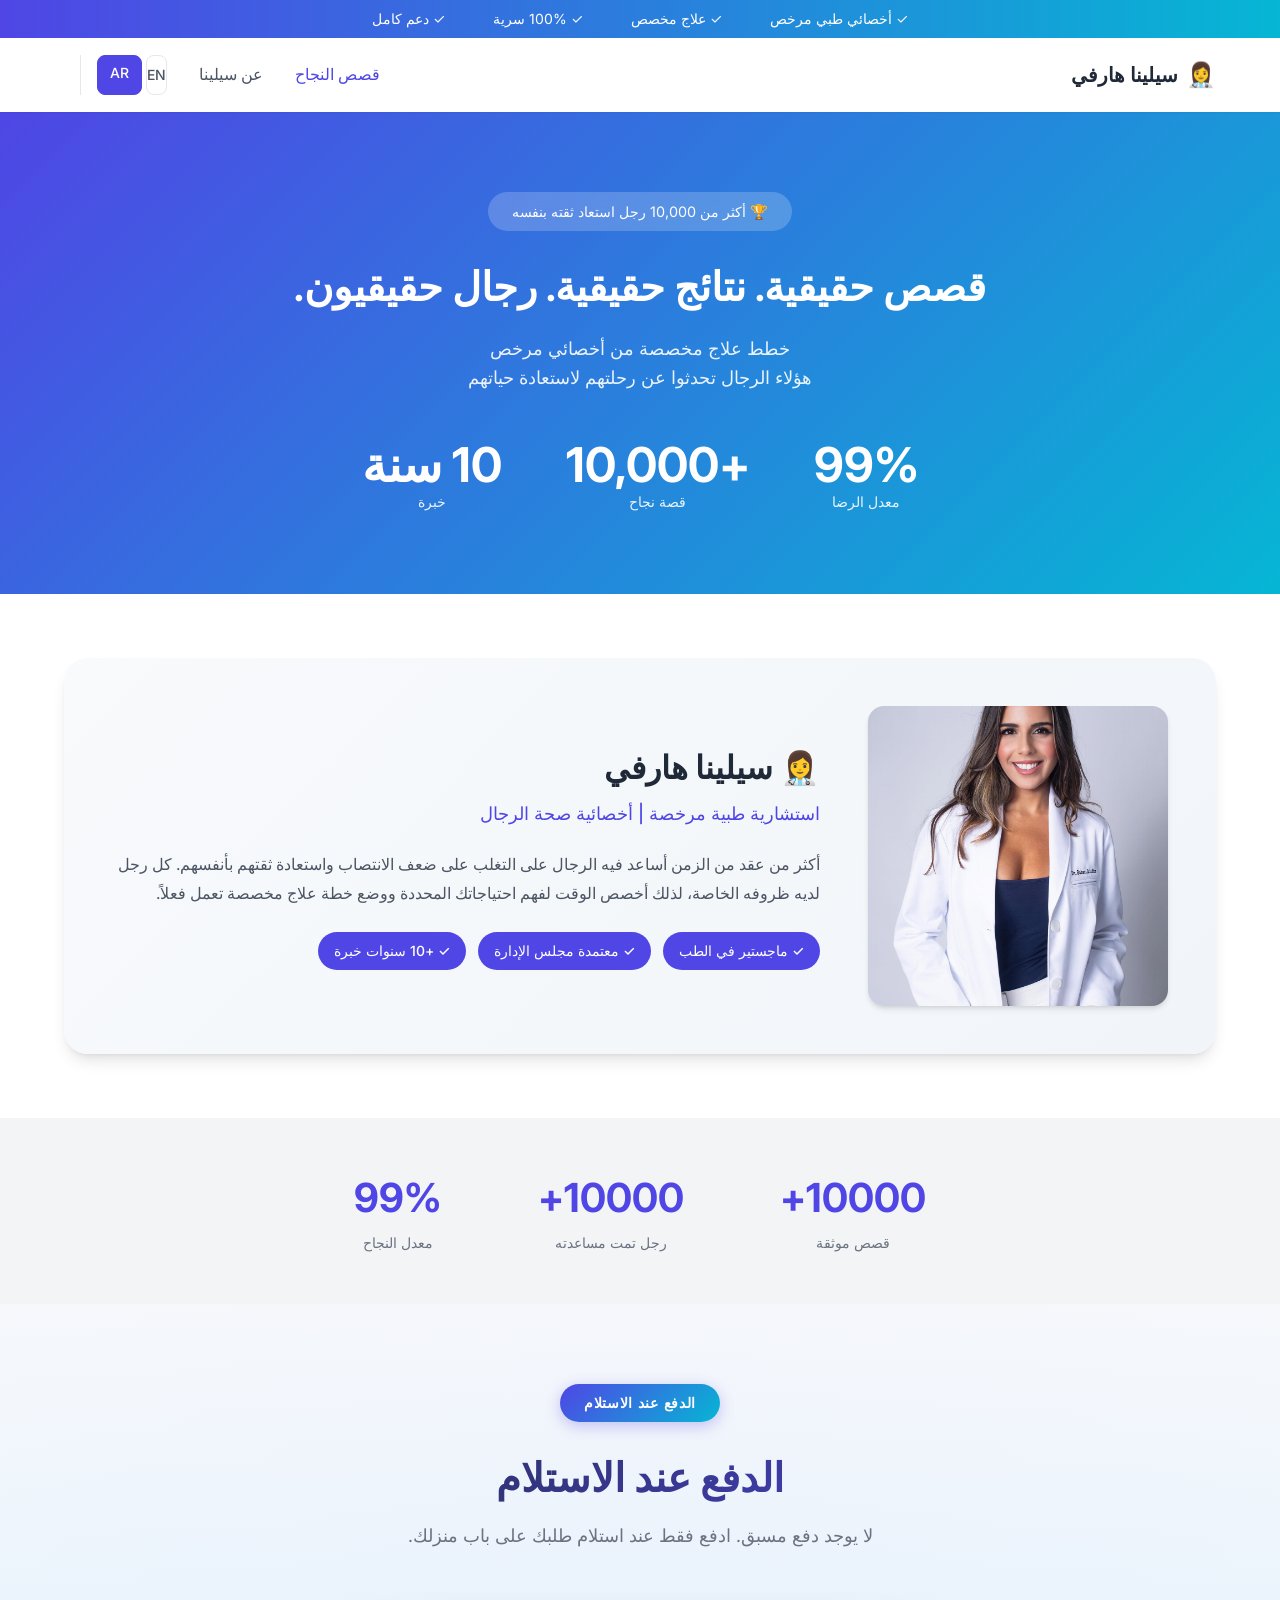
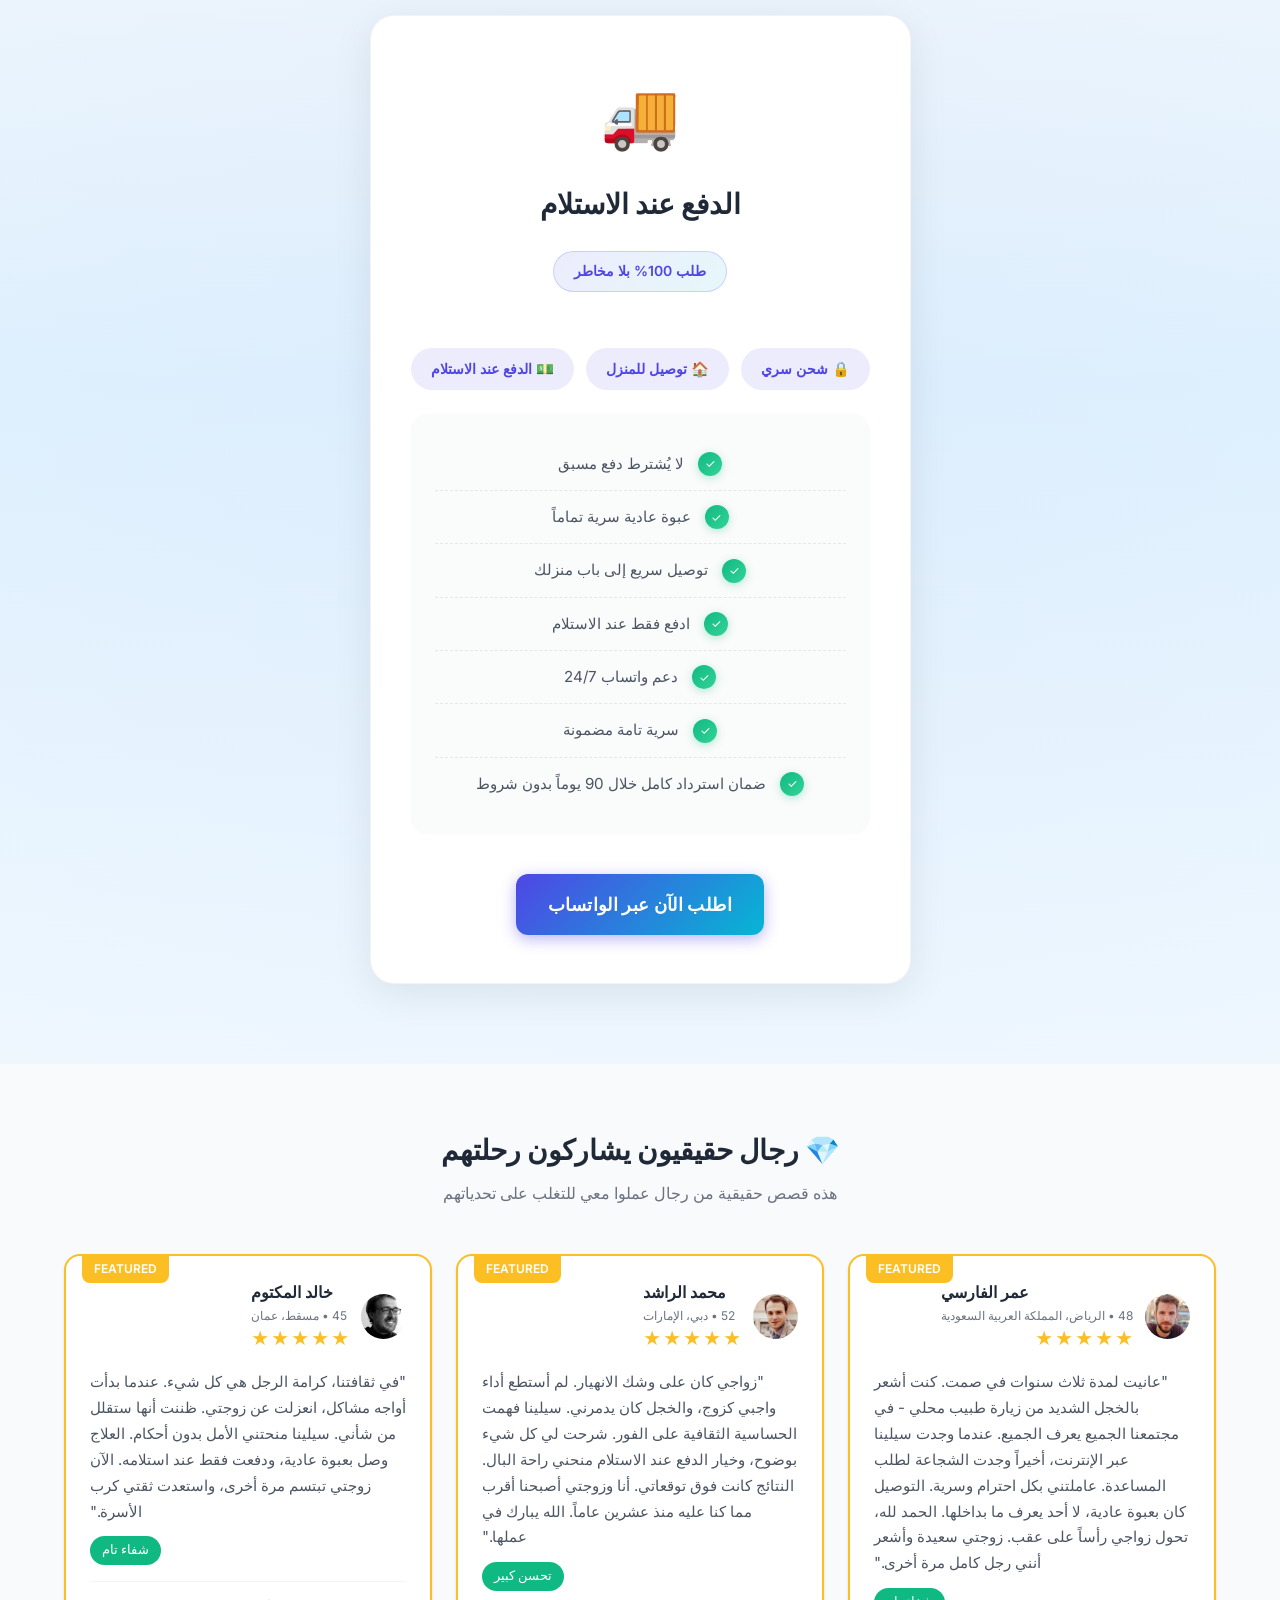
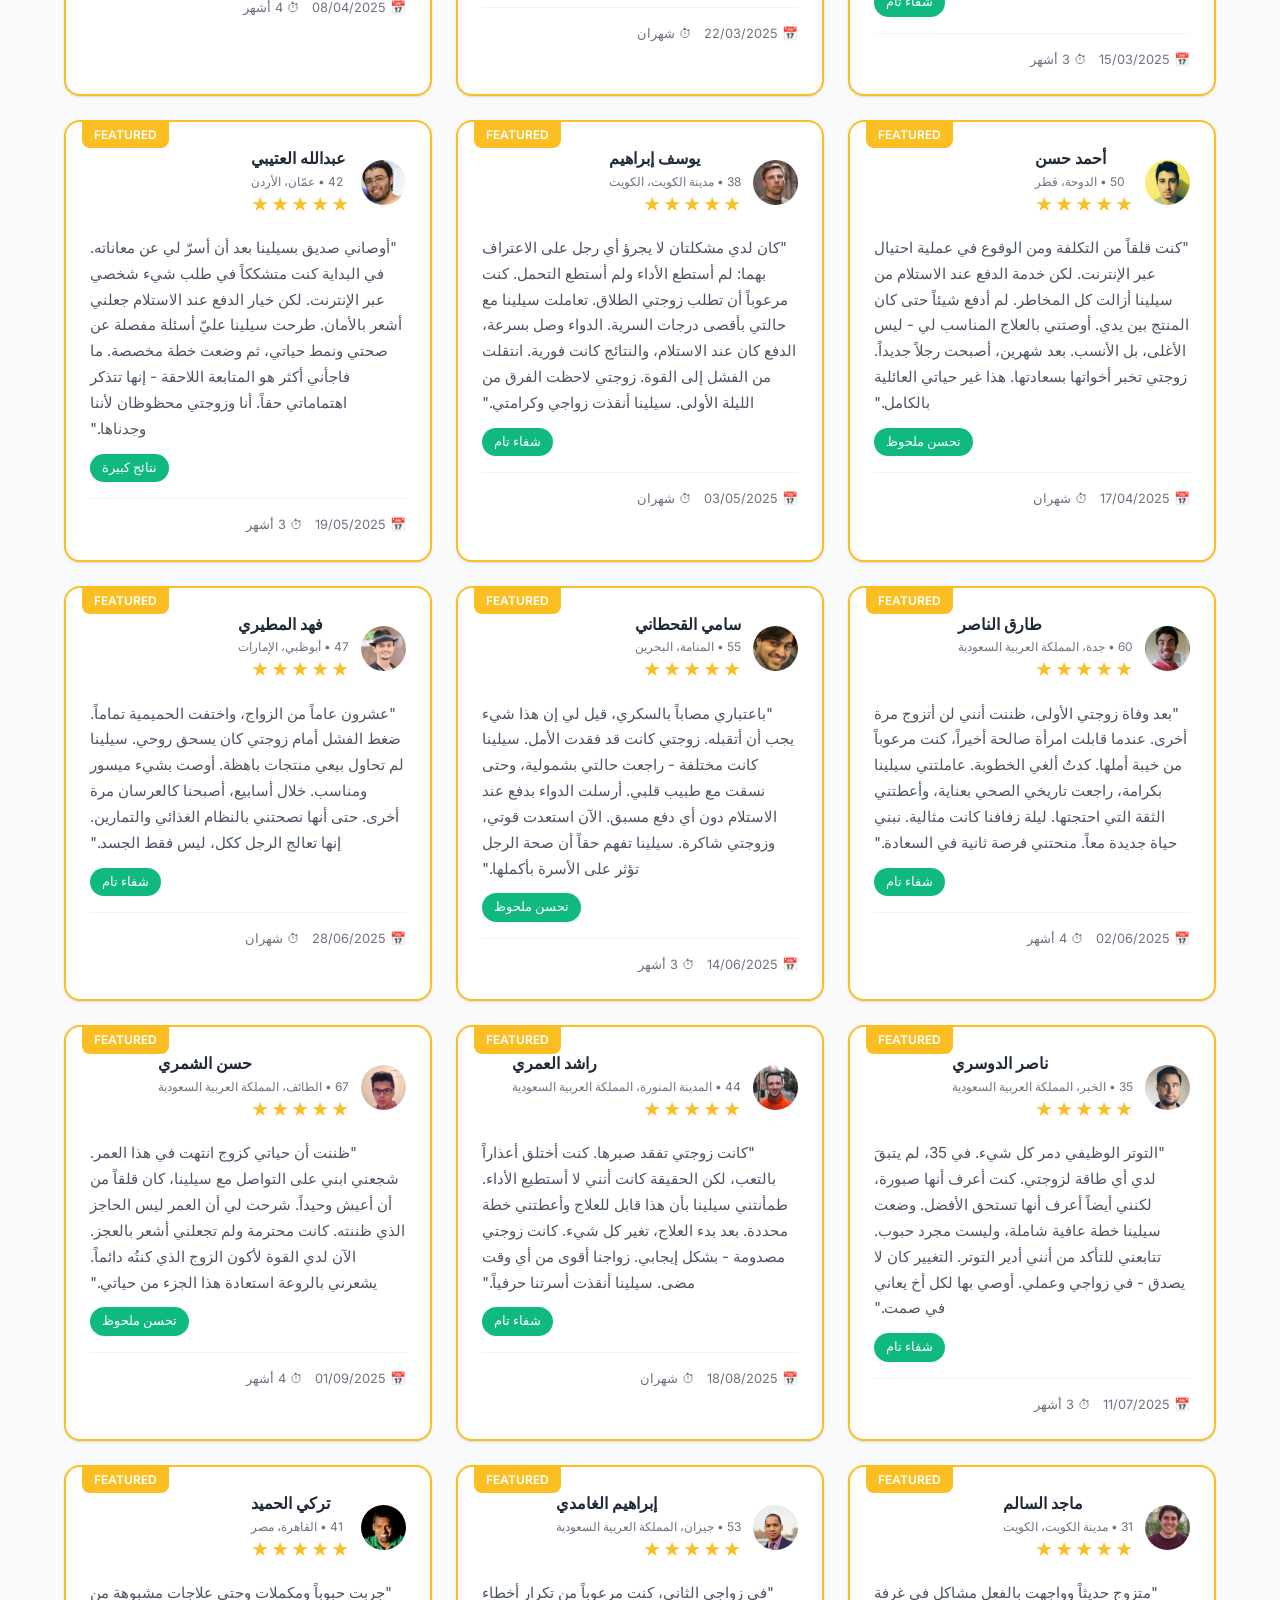
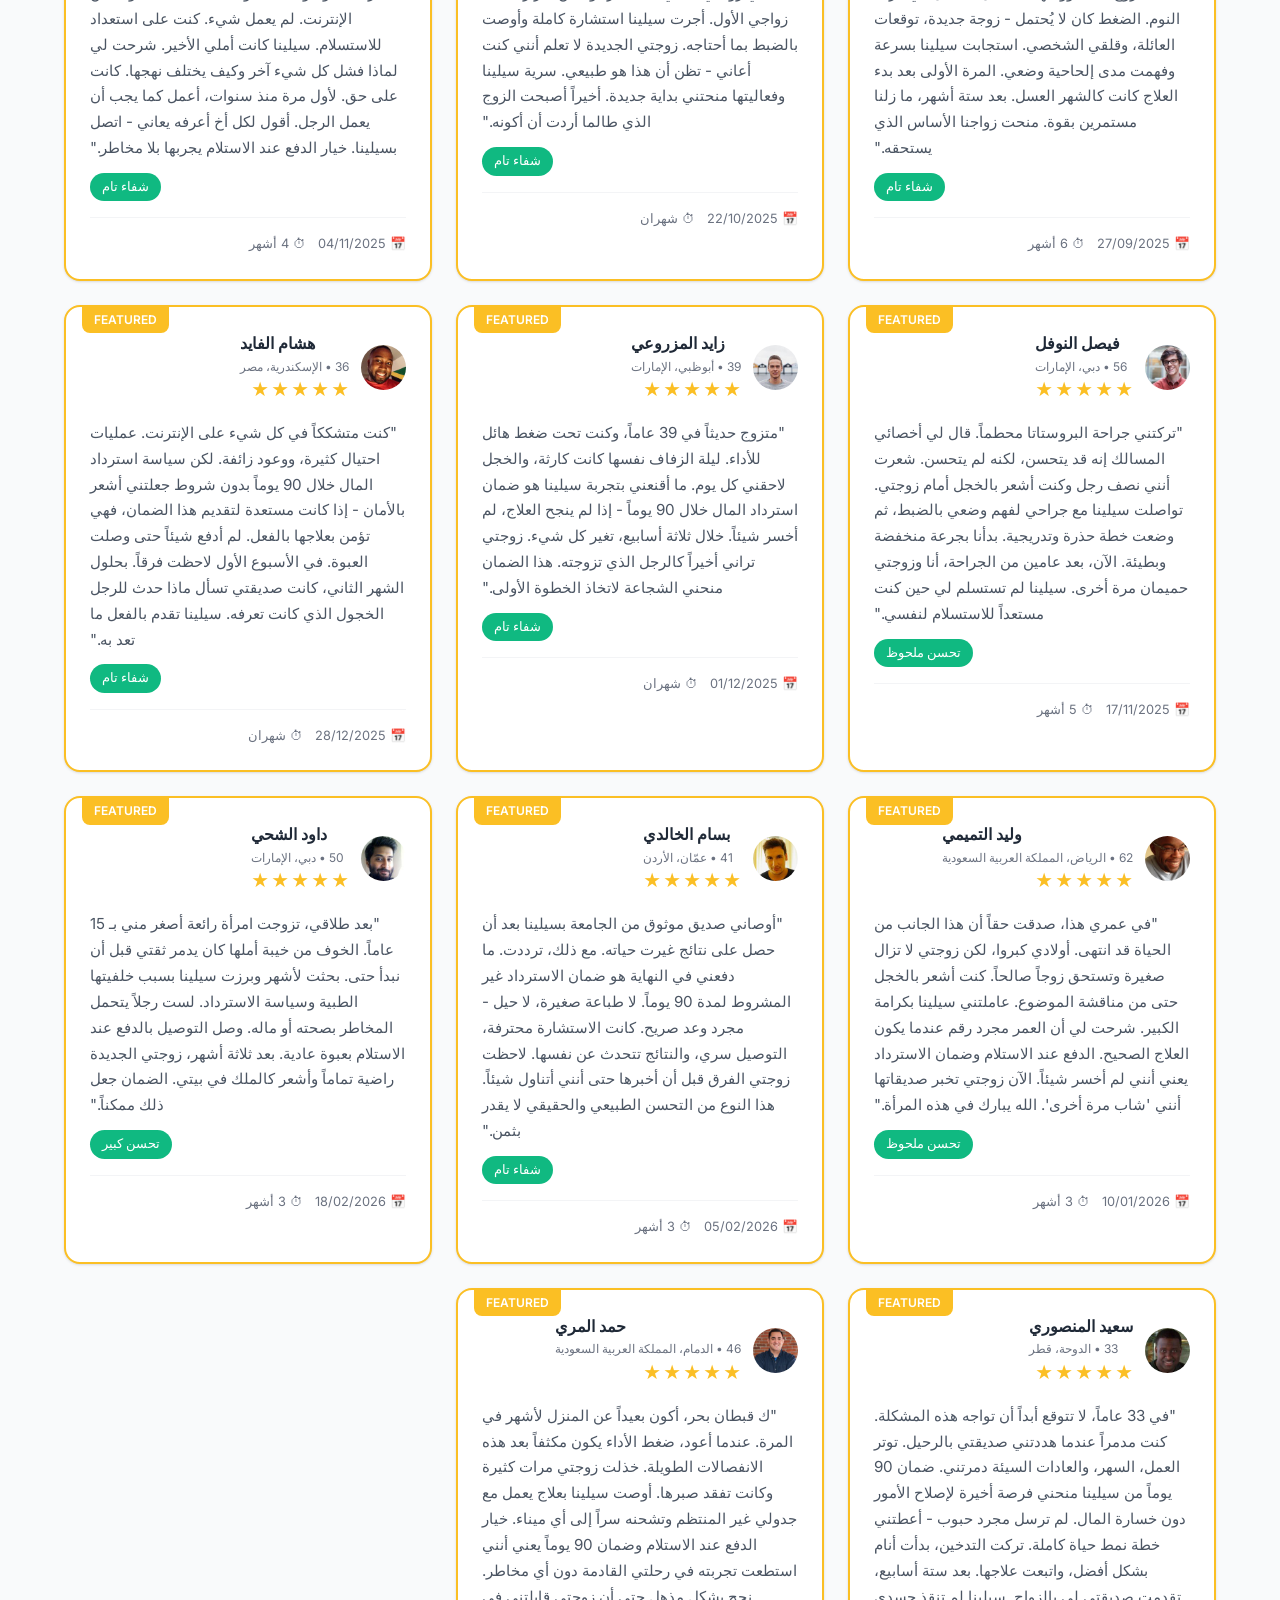
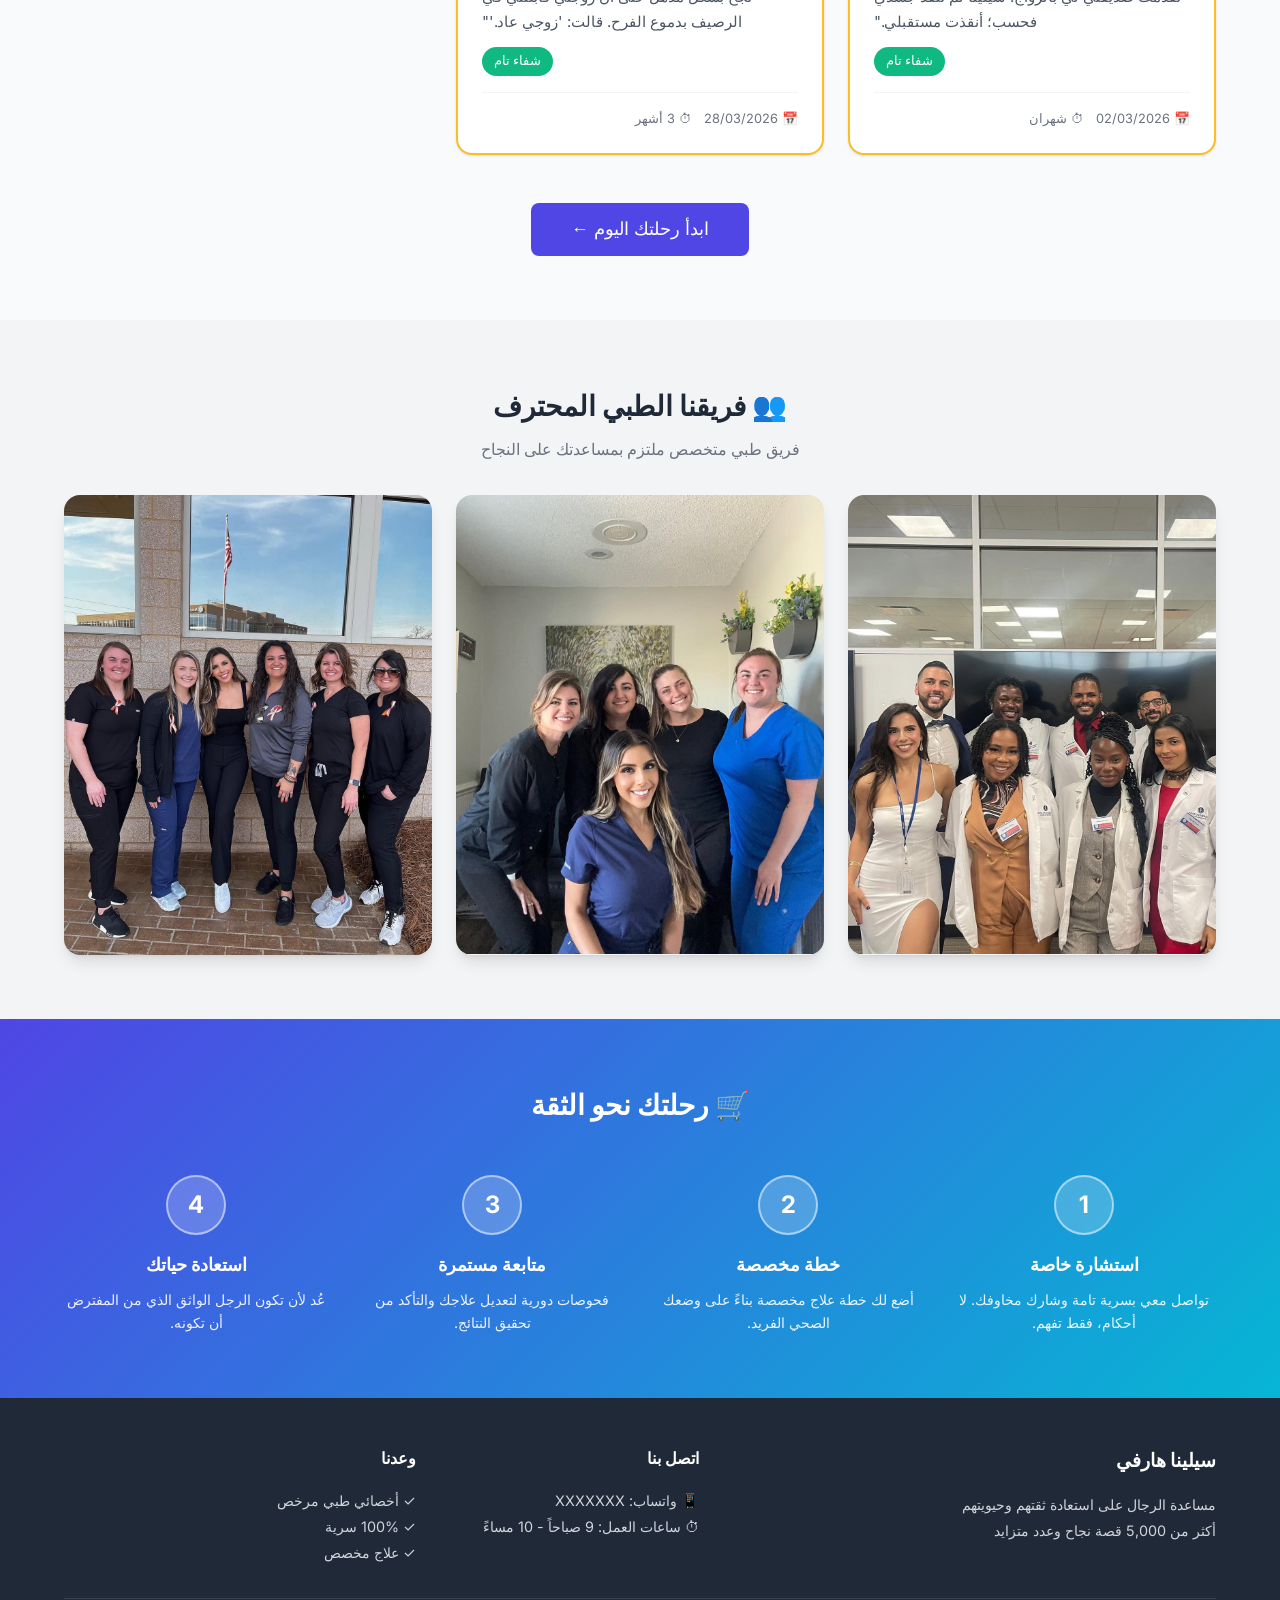
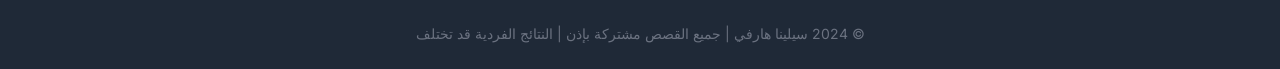
==== commit 87d33e76: "Add files via upload" ====
--- a/index.html
+++ b/index.html
@@ -1,322 +1,689 @@
 <!DOCTYPE html>
-<html lang="en" dir="ltr">
+<html lang="ar" dir="rtl">
 <head>
-  <meta charset="UTF-8">
-  <meta name="viewport" content="width=device-width, initial-scale=1.0">
-  <title>Sarah Johnson - Real Success Stories</title>
+  <meta charset="UTF-8" />
+  <meta name="viewport" content="width=device-width, initial-scale=1.0" />
+  <title>سيلينا هارفي - قصص النجاح الحقيقية</title>
   <link rel="preconnect" href="https://fonts.googleapis.com">
   <link rel="preconnect" href="https://fonts.gstatic.com" crossorigin>
   <link href="https://fonts.googleapis.com/css2?family=Inter:wght@400;500;600;700;800&display=swap" rel="stylesheet">
-  <link rel="stylesheet" href="style.css">
+  <link rel="stylesheet" href="./css/main.css">
 </head>
 <body>
-  <!-- Trust Bar -->
+  <!-- TrustBar -->
   <div class="trust-bar">
     <div class="container">
-      <span data-i18n="trust_licensed">✓ Licensed Medical Professional</span>
-      <span data-i18n="trust_personalized">✓ Personalized Treatment</span>
-      <span data-i18n="trust_confidential">✓ 100% Confidential</span>
-      <span data-i18n="trust_support">✓ Full Support</span>
+      <span>&#10003; أخصائي طبي مرخص</span>
+      <span>&#10003; علاج مخصص</span>
+      <span>&#10003; 100% سرية</span>
+      <span>&#10003; دعم كامل</span>
     </div>
   </div>
 
   <!-- Navbar -->
   <nav class="navbar">
     <div class="container">
-      <a href="index.html" class="logo">
-        <span class="logo-icon">👩‍⚕️</span>
-        <span data-i18n="selena_name">Selena Harvey</span>
+      <a href="./index.html" class="logo">
+        <span class="logo-icon">&#128105;&#8205;&#9877;&#65039;</span>
+        <span>سيلينا هارفي</span>
       </a>
       <div class="nav-links">
-        <a href="index.html" class="active" data-i18n="nav_home">Success Stories</a>
-        <a href="about.html" data-i18n="nav_about">About Selena</a>
+        <a href="./index.html" class="active">قصص النجاح</a>
+        <a href="./about.html">عن سيلينا</a>
         <div class="lang-switcher">
-          <button class="lang-btn active" onclick="switchLang('en')">EN</button>
-          <button class="lang-btn" onclick="switchLang('ar')">AR</button>
-        </div>
-      </div>
-      <button class="mobile-menu-btn" onclick="toggleMobileMenu()">☰</button>
+          <a href="./en/index.html" class="lang-btn">EN</a>
+          <span class="lang-btn active">AR</span>
+        </div>
+      </div>
+      <button class="mobile-menu-btn" onclick="toggleMobileMenu()">&#9776;</button>
     </div>
   </nav>
   <div class="mobile-menu" id="mobileMenu">
-    <a href="index.html" data-i18n="nav_home">Success Stories</a>
-    <a href="about.html" data-i18n="nav_about">About Selena</a>
+    <a href="./index.html">قصص النجاح</a>
+    <a href="./about.html">عن سيلينا</a>
     <div class="lang-switcher" style="padding: 0.75rem 0;">
-      <button class="lang-btn active" onclick="switchLang('en')">EN</button>
-      <button class="lang-btn" onclick="switchLang('ar')">AR</button>
+      <a href="./en/index.html" class="lang-btn">EN</a>
+      <span class="lang-btn active">AR</span>
     </div>
   </div>
 
-  <!-- Hero Section -->
+  <!-- Hero -->
   <section class="hero">
     <div class="container">
-      <div class="hero-badge">🏆 <span data-i18n="hero_badge">Over 10,000 Men Have Reclaimed Their Confidence</span></div>
-      <h1 data-i18n="hero_title">Real Stories. Real Results. Real Men.</h1>
+      <div class="hero-badge">&#127942; أكثر من 10,000 رجل استعاد ثقته بنفسه</div>
+      <h1>قصص حقيقية. نتائج حقيقية. رجال حقيقيون.</h1>
       <p>
-        <span data-i18n="hero_desc">Personalized treatment plans from a licensed professional</span><br>
-        <span data-i18n="hero_subdesc">These men opened up about their journey to getting their life back</span>
+        خطط علاج مخصصة من أخصائي مرخص<br>هؤلاء الرجال تحدثوا عن رحلتهم لاستعادة حياتهم
       </p>
       <div class="hero-stats">
         <div class="hero-stat">
-          <span class="hero-stat-number" data-i18n="hero_stat1_num">99%</span>
-          <span class="hero-stat-label" data-i18n="hero_stat1_label">Satisfaction Rate</span>
+          <span class="hero-stat-number">99%</span>
+          <span class="hero-stat-label">معدل الرضا</span>
         </div>
         <div class="hero-stat">
-          <span class="hero-stat-number" data-i18n="hero_stat2_num">10,000+</span>
-          <span class="hero-stat-label" data-i18n="hero_stat2_label">Success Stories</span>
+          <span class="hero-stat-number">+10,000</span>
+          <span class="hero-stat-label">قصة نجاح</span>
         </div>
         <div class="hero-stat">
-          <span class="hero-stat-number" data-i18n="hero_stat3_num">10 Yrs</span>
-          <span class="hero-stat-label" data-i18n="hero_stat3_label">Experience</span>
+          <span class="hero-stat-number">10 سنة</span>
+          <span class="hero-stat-label">خبرة</span>
         </div>
       </div>
     </div>
   </section>
 
-  <!-- Selena Intro -->
+  <!-- SelenaIntro -->
   <section class="selena-intro">
     <div class="container">
       <div class="selena-card">
         <div class="selena-image">
-          <img src="images/selena.jpg" alt="Selena Harvey">
+          <img src="./images/selena.jpg" alt="سيلينا هارفي" />
         </div>
         <div class="selena-info">
-          <h2>👩‍⚕️ <span data-i18n="selena_name">Selena Harvey</span></h2>
-          <p class="selena-title" data-i18n="selena_title">Licensed Medical Consultant | Men's Health Specialist</p>
-          <p class="selena-desc" data-i18n="selena_desc">For over a decade, I've been helping men overcome ED and reclaim their confidence. Every man's situation is unique, which is why I take time to understand your specific needs and create a personalized treatment plan that actually works.</p>
+          <h2>&#128105;&#8205;&#9877;&#65039; سيلينا هارفي</h2>
+          <p class="selena-title">استشارية طبية مرخصة | أخصائية صحة الرجال</p>
+          <p class="selena-desc">أكثر من عقد من الزمن أساعد فيه الرجال على التغلب على ضعف الانتصاب واستعادة ثقتهم بأنفسهم. كل رجل لديه ظروفه الخاصة، لذلك أخصص الوقت لفهم احتياجاتك المحددة ووضع خطة علاج مخصصة تعمل فعلاً.</p>
           <div class="selena-certs">
-            <span class="cert-badge" data-i18n="selena_cert1">✓ Master's in Medicine</span>
-            <span class="cert-badge" data-i18n="selena_cert2">✓ Board Certified</span>
-            <span class="cert-badge" data-i18n="selena_cert3">✓ 10+ Years Experience</span>
+            <span class="cert-badge">&#10003; ماجستير في الطب</span>
+            <span class="cert-badge">&#10003; معتمدة مجلس الإدارة</span>
+            <span class="cert-badge">&#10003; +10 سنوات خبرة</span>
           </div>
         </div>
       </div>
     </div>
   </section>
 
-  <!-- Stats Section -->
+  <!-- Stats -->
   <section class="stats">
     <div class="container">
       <div class="stat-item">
         <span class="stat-number">10000+</span>
-        <span class="stat-label" data-i18n="stat_reviews">Verified Stories</span>
+        <span class="stat-label">قصص موثقة</span>
       </div>
       <div class="stat-item">
         <span class="stat-number">10000+</span>
-        <span class="stat-label" data-i18n="stat_clients">Men Helped</span>
+        <span class="stat-label">رجل تمت مساعدته</span>
       </div>
       <div class="stat-item">
         <span class="stat-number">99%</span>
-        <span class="stat-label" data-i18n="stat_rate">Success Rate</span>
+        <span class="stat-label">معدل النجاح</span>
       </div>
     </div>
   </section>
 
-  <!-- Pricing Section -->
+  <!-- PricingSection -->
   <section class="pricing-section">
     <div class="container">
       <div class="section-header">
-        <span class="section-badge" data-i18n="cod_badge">Payment on Delivery</span>
-        <h2 data-i18n="cod_title">Cash on Delivery</h2>
-        <p data-i18n="cod_desc">No upfront payment. Pay only when you receive your order at your door.</p>
+        <span class="section-badge">الدفع عند الاستلام</span>
+        <h2>الدفع عند الاستلام</h2>
+        <p>لا يوجد دفع مسبق. ادفع فقط عند استلام طلبك على باب منزلك.</p>
       </div>
       <div class="pricing-cards">
-        <div class="pricing-card">
-          <div style="font-size:4rem;margin-bottom:1rem;">🚚</div>
-          <h3 class="pricing-title" data-i18n="cod_title">Cash on Delivery</h3>
-          <div class="pricing-subtitle" data-i18n="cod_subtitle">100% Risk-Free Ordering</div>
-          <div class="pricing-badges">
-            <div class="pricing-badge">🔒 <span data-i18n="cod_badge1">Confidential Shipping</span></div>
-            <div class="pricing-badge">🏠 <span data-i18n="cod_badge2">Home Delivery</span></div>
-            <div class="pricing-badge">💵 <span data-i18n="cod_badge3">Cash on Delivery</span></div>
-          </div>
-          <ul class="pricing-features">
-            <li><span class="check">✓</span> <span data-i18n="cod_feat1">No advance payment required</span></li>
-            <li><span class="check">✓</span> <span data-i18n="cod_feat2">Discreet plain packaging</span></li>
-            <li><span class="check">✓</span> <span data-i18n="cod_feat3">Fast delivery to your door</span></li>
-            <li><span class="check">✓</span> <span data-i18n="cod_feat4">Pay only upon receipt</span></li>
-            <li><span class="check">✓</span> <span data-i18n="cod_feat5">24/7 WhatsApp support</span></li>
-            <li><span class="check">✓</span> <span data-i18n="cod_feat6">Full confidentiality guaranteed</span></li>
-            <li><span class="check">✓</span> <span data-i18n="cod_feat7">90-day unconditional refund guarantee</span></li>
+        <div class="pricing-card" style="grid-column:1/-1;max-width:600px;margin:0 auto;">
+          <div style="font-size:4rem;margin-bottom:1rem;">&#128666;</div>
+          <h3 class="pricing-title">الدفع عند الاستلام</h3>
+          <div class="pricing-subtitle">طلب 100% بلا مخاطر</div>
+          <div style="display:flex;justify-content:center;gap:0.75rem;flex-wrap:wrap;margin:1.5rem 0;">
+            <div style="background:rgba(79,70,229,0.1);color:var(--primary-color);padding:0.6rem 1.25rem;border-radius:2rem;font-weight:600;font-size:0.9rem;display:flex;align-items:center;gap:0.4rem;">
+              &#128274; شحن سري
+            </div>
+            <div style="background:rgba(79,70,229,0.1);color:var(--primary-color);padding:0.6rem 1.25rem;border-radius:2rem;font-weight:600;font-size:0.9rem;display:flex;align-items:center;gap:0.4rem;">
+              &#127968; توصيل للمنزل
+            </div>
+            <div style="background:rgba(79,70,229,0.1);color:var(--primary-color);padding:0.6rem 1.25rem;border-radius:2rem;font-weight:600;font-size:0.9rem;display:flex;align-items:center;gap:0.4rem;">
+              &#128181; الدفع عند الاستلام
+            </div>
+          </div>
+          <ul class="pricing-features" style="text-align:center;">
+            <li style="justify-content:center;"><span class="check">&#10003;</span> لا يُشترط دفع مسبق</li>
+            <li style="justify-content:center;"><span class="check">&#10003;</span> عبوة عادية سرية تماماً</li>
+            <li style="justify-content:center;"><span class="check">&#10003;</span> توصيل سريع إلى باب منزلك</li>
+            <li style="justify-content:center;"><span class="check">&#10003;</span> ادفع فقط عند الاستلام</li>
+            <li style="justify-content:center;"><span class="check">&#10003;</span> دعم واتساب 24/7</li>
+            <li style="justify-content:center;"><span class="check">&#10003;</span> سرية تامة مضمونة</li>
+            <li style="justify-content:center;"><span class="check">&#10003;</span> ضمان استرداد كامل خلال 90 يوماً بدون شروط</li>
           </ul>
-          <button class="pricing-btn pricing-btn-primary" onclick="showModal()" data-i18n="cod_btn">Order Now via WhatsApp</button>
-        </div>
+          <button onclick="showModal('modal-pricing')" class="pricing-btn pricing-btn-primary">اطلب الآن عبر الواتساب</button>
+        </div>
+      </div>
+    </div>
+
+    <!-- Contact Modal -->
+    <div id="modal-pricing" class="modal-overlay" onclick="hideModal('modal-pricing')">
+      <div class="modal-content" onclick="event.stopPropagation()">
+        <p class="modal-text">Contact Selena at: XXXXXXX</p>
+        <button onclick="hideModal('modal-pricing')" class="modal-btn">موافق</button>
       </div>
     </div>
   </section>
 
-  <!-- Featured Reviews -->
+  <!-- FeaturedReviews -->
   <section class="featured-reviews">
     <div class="container">
       <div class="section-header">
-        <h2>💎 <span data-i18n="reviews_title">Real Men Share Their Journey</span></h2>
-        <p data-i18n="reviews_desc">These are authentic stories from men who worked with me to overcome their challenges</p>
+        <h2>&#128142; رجال حقيقيون يشاركون رحلتهم</h2>
+        <p>هذه قصص حقيقية من رجال عملوا معي للتغلب على تحدياتهم</p>
       </div>
       <div class="reviews-grid">
         <div class="review-card featured">
           <div class="review-header">
             <div class="reviewer-info">
-              <img src="images/32.jpg" alt="Omar Al-Farsi">
-              <div>
-                <div class="reviewer-name">Omar Al-Farsi <span>48 • Riyadh, Saudi Arabia</span></div>
-                <div class="review-rating">
-                  <span class="star">★</span><span class="star">★</span><span class="star">★</span><span class="star">★</span><span class="star">★</span>
-                </div>
-              </div>
-            </div>
-          </div>
-          <div class="review-content">"For three years I suffered in silence. I was too ashamed to visit a local doctor—everyone knows everyone in my community. When I found Selena online, I finally had the courage to seek help. She treated me with complete respect and privacy. The delivery was discreet, no one knew what was in the package. Alhamdulillah, my marriage has been transformed. My wife is happy, and I feel like a complete man again."</div>
-          <span class="effect-tag">Complete Recovery</span>
-          <div class="review-meta">
-            <span>📅 03/15/2025</span>
-            <span>⏱️ 3 months</span>
-          </div>
-        </div>
-        <div class="review-card featured">
-          <div class="review-header">
-            <div class="reviewer-info">
-              <img src="images/33.jpg" alt="Mohammed Al-Rashid">
-              <div>
-                <div class="reviewer-name">Mohammed Al-Rashid <span>52 • Dubai, UAE</span></div>
-                <div class="review-rating">
-                  <span class="star">★</span><span class="star">★</span><span class="star">★</span><span class="star">★</span><span class="star">★</span>
-                </div>
-              </div>
-            </div>
-          </div>
-          <div class="review-content">"My marriage was falling apart. I couldn't fulfill my duties as a husband, and the shame was destroying me. Selena understood the cultural sensitivity immediately. She explained everything clearly, and the cash-on-delivery option gave me peace of mind. The results were beyond my expectations. My wife and I are closer than we've been in twenty years. May God bless her work."</div>
-          <span class="effect-tag">Major Improvement</span>
-          <div class="review-meta">
-            <span>📅 03/22/2025</span>
-            <span>⏱️ 2 months</span>
-          </div>
-        </div>
-        <div class="review-card featured">
-          <div class="review-header">
-            <div class="reviewer-info">
-              <img src="images/34.jpg" alt="Khalid Al-Maktoum">
-              <div>
-                <div class="reviewer-name">Khalid Al-Maktoum <span>45 • Muscat, Oman</span></div>
-                <div class="review-rating">
-                  <span class="star">★</span><span class="star">★</span><span class="star">★</span><span class="star">★</span><span class="star">★</span>
-                </div>
-              </div>
-            </div>
-          </div>
-          <div class="review-content">"In our culture, a man's dignity is everything. When I started having problems, I isolated myself from my wife. I thought she would think less of me. Selena gave me hope without judgment. The treatment arrived in plain packaging, and I paid only upon delivery. Now my wife smiles again, and I've regained my confidence as head of the household."</div>
-          <span class="effect-tag">Complete Recovery</span>
-          <div class="review-meta">
-            <span>📅 04/08/2025</span>
-            <span>⏱️ 4 months</span>
-          </div>
-        </div>
-        <div class="review-card featured">
-          <div class="review-header">
-            <div class="reviewer-info">
-              <img src="images/35.jpg" alt="Ahmed Hassan">
-              <div>
-                <div class="reviewer-name">Ahmed Hassan <span>50 • Doha, Qatar</span></div>
-                <div class="review-rating">
-                  <span class="star">★</span><span class="star">★</span><span class="star">★</span><span class="star">★</span><span class="star">★</span>
-                </div>
-              </div>
-            </div>
-          </div>
-          <div class="review-content">"I was worried about the cost and about being scammed online. But Selena's cash-on-delivery service removed all risk. I paid nothing until the product was in my hands. She recommended exactly what I needed—not the most expensive option, but the right one. Two months later, I am a new man. My wife tells her sisters how happy she is. This changed my entire family life."</div>
-          <span class="effect-tag">Significant Improvement</span>
-          <div class="review-meta">
-            <span>📅 04/17/2025</span>
-            <span>⏱️ 2 months</span>
-          </div>
-        </div>
-        <div class="review-card featured">
-          <div class="review-header">
-            <div class="reviewer-info">
-              <img src="images/36.jpg" alt="Yusuf Ibrahim">
-              <div>
-                <div class="reviewer-name">Yusuf Ibrahim <span>38 • Kuwait City, Kuwait</span></div>
-                <div class="review-rating">
-                  <span class="star">★</span><span class="star">★</span><span class="star">★</span><span class="star">★</span><span class="star">★</span>
-                </div>
-              </div>
-            </div>
-          </div>
-          <div class="review-content">"I had two problems that no man wants to admit: I couldn't perform, and I couldn't last. I was terrified my wife would ask for a divorce. Selena handled my case with the utmost discretion. The medicine arrived quickly, payment was only on delivery, and the results were immediate. I went from failure to strength. My wife noticed the difference on the first night. Selena saved my marriage and my honor."</div>
-          <span class="effect-tag">Complete Recovery</span>
-          <div class="review-meta">
-            <span>📅 05/03/2025</span>
-            <span>⏱️ 2 months</span>
-          </div>
-        </div>
-        <div class="review-card featured">
-          <div class="review-header">
-            <div class="reviewer-info">
-              <img src="images/37.jpg" alt="Abdullah Al-Otaibi">
-              <div>
-                <div class="reviewer-name">Abdullah Al-Otaibi <span>42 • Amman, Jordan</span></div>
-                <div class="review-rating">
-                  <span class="star">★</span><span class="star">★</span><span class="star">★</span><span class="star">★</span><span class="star">★</span>
-                </div>
-              </div>
-            </div>
-          </div>
-          <div class="review-content">"After prostate surgery, I thought my intimate life was over forever. My doctor suggested Selena, and I am forever grateful. She understood the medical complexity and worked with my condition. The cash-on-delivery meant I could verify everything before paying. Six months later, I have surprised even myself. My wife is amazed by my recovery. Selena gave me back what I thought was lost forever."</div>
-          <span class="effect-tag">Medical Recovery</span>
-          <div class="review-meta">
-            <span>📅 05/12/2025</span>
-            <span>⏱️ 6 months</span>
-          </div>
-        </div>
-      </div>
+              <img src="./images/32.jpg" alt="عمر الفارسي" />
+              <div>
+                <div class="reviewer-name">عمر الفارسي <span>48 &#8226; الرياض، المملكة العربية السعودية</span></div>
+                <div class="review-rating">
+                  <span class="star">&#9733;</span><span class="star">&#9733;</span><span class="star">&#9733;</span><span class="star">&#9733;</span><span class="star">&#9733;</span>
+                </div>
+              </div>
+            </div>
+          </div>
+          <div class="review-content">"عانيت لمدة ثلاث سنوات في صمت. كنت أشعر بالخجل الشديد من زيارة طبيب محلي - في مجتمعنا الجميع يعرف الجميع. عندما وجدت سيلينا عبر الإنترنت، أخيراً وجدت الشجاعة لطلب المساعدة. عاملتني بكل احترام وسرية. التوصيل كان بعبوة عادية، لا أحد يعرف ما بداخلها. الحمد لله، تحول زواجي رأساً على عقب. زوجتي سعيدة وأشعر أنني رجل كامل مرة أخرى."</div>
+          <span class="effect-tag">شفاء تام</span>
+          <div class="review-meta">
+            <span>&#128197; 15/03/2025</span>
+            <span>&#9201; 3 أشهر</span>
+          </div>
+        </div>
+
+        <div class="review-card featured">
+          <div class="review-header">
+            <div class="reviewer-info">
+              <img src="./images/33.jpg" alt="محمد الراشد" />
+              <div>
+                <div class="reviewer-name">محمد الراشد <span>52 &#8226; دبي، الإمارات</span></div>
+                <div class="review-rating">
+                  <span class="star">&#9733;</span><span class="star">&#9733;</span><span class="star">&#9733;</span><span class="star">&#9733;</span><span class="star">&#9733;</span>
+                </div>
+              </div>
+            </div>
+          </div>
+          <div class="review-content">"زواجي كان على وشك الانهيار. لم أستطع أداء واجبي كزوج، والخجل كان يدمرني. سيلينا فهمت الحساسية الثقافية على الفور. شرحت لي كل شيء بوضوح، وخيار الدفع عند الاستلام منحني راحة البال. النتائج كانت فوق توقعاتي. أنا وزوجتي أصبحنا أقرب مما كنا عليه منذ عشرين عاماً. الله يبارك في عملها."</div>
+          <span class="effect-tag">تحسن كبير</span>
+          <div class="review-meta">
+            <span>&#128197; 22/03/2025</span>
+            <span>&#9201; شهران</span>
+          </div>
+        </div>
+
+        <div class="review-card featured">
+          <div class="review-header">
+            <div class="reviewer-info">
+              <img src="./images/34.jpg" alt="خالد المكتوم" />
+              <div>
+                <div class="reviewer-name">خالد المكتوم <span>45 &#8226; مسقط، عمان</span></div>
+                <div class="review-rating">
+                  <span class="star">&#9733;</span><span class="star">&#9733;</span><span class="star">&#9733;</span><span class="star">&#9733;</span><span class="star">&#9733;</span>
+                </div>
+              </div>
+            </div>
+          </div>
+          <div class="review-content">"في ثقافتنا، كرامة الرجل هي كل شيء. عندما بدأت أواجه مشاكل، انعزلت عن زوجتي. ظننت أنها ستقلل من شأني. سيلينا منحتني الأمل بدون أحكام. العلاج وصل بعبوة عادية، ودفعت فقط عند استلامه. الآن زوجتي تبتسم مرة أخرى، واستعدت ثقتي كرب الأسرة."</div>
+          <span class="effect-tag">شفاء تام</span>
+          <div class="review-meta">
+            <span>&#128197; 08/04/2025</span>
+            <span>&#9201; 4 أشهر</span>
+          </div>
+        </div>
+
+        <div class="review-card featured">
+          <div class="review-header">
+            <div class="reviewer-info">
+              <img src="./images/35.jpg" alt="أحمد حسن" />
+              <div>
+                <div class="reviewer-name">أحمد حسن <span>50 &#8226; الدوحة، قطر</span></div>
+                <div class="review-rating">
+                  <span class="star">&#9733;</span><span class="star">&#9733;</span><span class="star">&#9733;</span><span class="star">&#9733;</span><span class="star">&#9733;</span>
+                </div>
+              </div>
+            </div>
+          </div>
+          <div class="review-content">"كنت قلقاً من التكلفة ومن الوقوع في عملية احتيال عبر الإنترنت. لكن خدمة الدفع عند الاستلام من سيلينا أزالت كل المخاطر. لم أدفع شيئاً حتى كان المنتج بين يدي. أوصتني بالعلاج المناسب لي - ليس الأغلى، بل الأنسب. بعد شهرين، أصبحت رجلاً جديداً. زوجتي تخبر أخواتها بسعادتها. هذا غير حياتي العائلية بالكامل."</div>
+          <span class="effect-tag">تحسن ملحوظ</span>
+          <div class="review-meta">
+            <span>&#128197; 17/04/2025</span>
+            <span>&#9201; شهران</span>
+          </div>
+        </div>
+
+        <div class="review-card featured">
+          <div class="review-header">
+            <div class="reviewer-info">
+              <img src="./images/36.jpg" alt="يوسف إبراهيم" />
+              <div>
+                <div class="reviewer-name">يوسف إبراهيم <span>38 &#8226; مدينة الكويت، الكويت</span></div>
+                <div class="review-rating">
+                  <span class="star">&#9733;</span><span class="star">&#9733;</span><span class="star">&#9733;</span><span class="star">&#9733;</span><span class="star">&#9733;</span>
+                </div>
+              </div>
+            </div>
+          </div>
+          <div class="review-content">"كان لدي مشكلتان لا يجرؤ أي رجل على الاعتراف بهما: لم أستطع الأداء ولم أستطع التحمل. كنت مرعوباً أن تطلب زوجتي الطلاق. تعاملت سيلينا مع حالتي بأقصى درجات السرية. الدواء وصل بسرعة، الدفع كان عند الاستلام، والنتائج كانت فورية. انتقلت من الفشل إلى القوة. زوجتي لاحظت الفرق من الليلة الأولى. سيلينا أنقذت زواجي وكرامتي."</div>
+          <span class="effect-tag">شفاء تام</span>
+          <div class="review-meta">
+            <span>&#128197; 03/05/2025</span>
+            <span>&#9201; شهران</span>
+          </div>
+        </div>
+
+        <div class="review-card featured">
+          <div class="review-header">
+            <div class="reviewer-info">
+              <img src="./images/37.jpg" alt="عبدالله العتيبي" />
+              <div>
+                <div class="reviewer-name">عبدالله العتيبي <span>42 &#8226; عمّان، الأردن</span></div>
+                <div class="review-rating">
+                  <span class="star">&#9733;</span><span class="star">&#9733;</span><span class="star">&#9733;</span><span class="star">&#9733;</span><span class="star">&#9733;</span>
+                </div>
+              </div>
+            </div>
+          </div>
+          <div class="review-content">"أوصاني صديق بسيلينا بعد أن أسرّ لي عن معاناته. في البداية كنت متشككاً في طلب شيء شخصي عبر الإنترنت. لكن خيار الدفع عند الاستلام جعلني أشعر بالأمان. طرحت سيلينا عليّ أسئلة مفصلة عن صحتي ونمط حياتي، ثم وضعت خطة مخصصة. ما فاجأني أكثر هو المتابعة اللاحقة - إنها تتذكر اهتماماتي حقاً. أنا وزوجتي محظوظان لأننا وجدناها."</div>
+          <span class="effect-tag">نتائج كبيرة</span>
+          <div class="review-meta">
+            <span>&#128197; 19/05/2025</span>
+            <span>&#9201; 3 أشهر</span>
+          </div>
+        </div>
+
+        <div class="review-card featured">
+          <div class="review-header">
+            <div class="reviewer-info">
+              <img src="./images/38.jpg" alt="طارق الناصر" />
+              <div>
+                <div class="reviewer-name">طارق الناصر <span>60 &#8226; جدة، المملكة العربية السعودية</span></div>
+                <div class="review-rating">
+                  <span class="star">&#9733;</span><span class="star">&#9733;</span><span class="star">&#9733;</span><span class="star">&#9733;</span><span class="star">&#9733;</span>
+                </div>
+              </div>
+            </div>
+          </div>
+          <div class="review-content">"بعد وفاة زوجتي الأولى، ظننت أنني لن أتزوج مرة أخرى. عندما قابلت امرأة صالحة أخيراً، كنت مرعوباً من خيبة أملها. كدتُ ألغي الخطوبة. عاملتني سيلينا بكرامة، راجعت تاريخي الصحي بعناية، وأعطتني الثقة التي احتجتها. ليلة زفافنا كانت مثالية. نبني حياة جديدة معاً. منحتني فرصة ثانية في السعادة."</div>
+          <span class="effect-tag">شفاء تام</span>
+          <div class="review-meta">
+            <span>&#128197; 02/06/2025</span>
+            <span>&#9201; 4 أشهر</span>
+          </div>
+        </div>
+
+        <div class="review-card featured">
+          <div class="review-header">
+            <div class="reviewer-info">
+              <img src="./images/39.jpg" alt="سامي القحطاني" />
+              <div>
+                <div class="reviewer-name">سامي القحطاني <span>55 &#8226; المنامة، البحرين</span></div>
+                <div class="review-rating">
+                  <span class="star">&#9733;</span><span class="star">&#9733;</span><span class="star">&#9733;</span><span class="star">&#9733;</span><span class="star">&#9733;</span>
+                </div>
+              </div>
+            </div>
+          </div>
+          <div class="review-content">"باعتباري مصاباً بالسكري، قيل لي إن هذا شيء يجب أن أتقبله. زوجتي كانت قد فقدت الأمل. سيلينا كانت مختلفة - راجعت حالتي بشمولية، وحتى نسقت مع طبيب قلبي. أرسلت الدواء بدفع عند الاستلام دون أي دفع مسبق. الآن استعدت قوتي، وزوجتي شاكرة. سيلينا تفهم حقاً أن صحة الرجل تؤثر على الأسرة بأكملها."</div>
+          <span class="effect-tag">تحسن ملحوظ</span>
+          <div class="review-meta">
+            <span>&#128197; 14/06/2025</span>
+            <span>&#9201; 3 أشهر</span>
+          </div>
+        </div>
+
+        <div class="review-card featured">
+          <div class="review-header">
+            <div class="reviewer-info">
+              <img src="./images/40.jpg" alt="فهد المطيري" />
+              <div>
+                <div class="reviewer-name">فهد المطيري <span>47 &#8226; أبوظبي، الإمارات</span></div>
+                <div class="review-rating">
+                  <span class="star">&#9733;</span><span class="star">&#9733;</span><span class="star">&#9733;</span><span class="star">&#9733;</span><span class="star">&#9733;</span>
+                </div>
+              </div>
+            </div>
+          </div>
+          <div class="review-content">"عشرون عاماً من الزواج، واختفت الحميمية تماماً. ضغط الفشل أمام زوجتي كان يسحق روحي. سيلينا لم تحاول بيعي منتجات باهظة. أوصت بشيء ميسور ومناسب. خلال أسابيع، أصبحنا كالعرسان مرة أخرى. حتى أنها نصحتني بالنظام الغذائي والتمارين. إنها تعالج الرجل ككل، ليس فقط الجسد."</div>
+          <span class="effect-tag">شفاء تام</span>
+          <div class="review-meta">
+            <span>&#128197; 28/06/2025</span>
+            <span>&#9201; شهران</span>
+          </div>
+        </div>
+
+        <div class="review-card featured">
+          <div class="review-header">
+            <div class="reviewer-info">
+              <img src="./images/41.jpg" alt="ناصر الدوسري" />
+              <div>
+                <div class="reviewer-name">ناصر الدوسري <span>35 &#8226; الخبر، المملكة العربية السعودية</span></div>
+                <div class="review-rating">
+                  <span class="star">&#9733;</span><span class="star">&#9733;</span><span class="star">&#9733;</span><span class="star">&#9733;</span><span class="star">&#9733;</span>
+                </div>
+              </div>
+            </div>
+          </div>
+          <div class="review-content">"التوتر الوظيفي دمر كل شيء. في 35، لم يتبقَ لدي أي طاقة لزوجتي. كنت أعرف أنها صبورة، لكنني أيضاً أعرف أنها تستحق الأفضل. وضعت سيلينا خطة عافية شاملة، وليست مجرد حبوب. تتابعني للتأكد من أنني أدير التوتر. التغيير كان لا يصدق - في زواجي وعملي. أوصي بها لكل أخ يعاني في صمت."</div>
+          <span class="effect-tag">شفاء تام</span>
+          <div class="review-meta">
+            <span>&#128197; 11/07/2025</span>
+            <span>&#9201; 3 أشهر</span>
+          </div>
+        </div>
+
+        <div class="review-card featured">
+          <div class="review-header">
+            <div class="reviewer-info">
+              <img src="./images/44.jpg" alt="راشد العمري" />
+              <div>
+                <div class="reviewer-name">راشد العمري <span>44 &#8226; المدينة المنورة، المملكة العربية السعودية</span></div>
+                <div class="review-rating">
+                  <span class="star">&#9733;</span><span class="star">&#9733;</span><span class="star">&#9733;</span><span class="star">&#9733;</span><span class="star">&#9733;</span>
+                </div>
+              </div>
+            </div>
+          </div>
+          <div class="review-content">"كانت زوجتي تفقد صبرها. كنت أختلق أعذاراً بالتعب، لكن الحقيقة كانت أنني لا أستطيع الأداء. طمأنتني سيلينا بأن هذا قابل للعلاج وأعطتني خطة محددة. بعد بدء العلاج، تغير كل شيء. كانت زوجتي مصدومة - بشكل إيجابي. زواجنا أقوى من أي وقت مضى. سيلينا أنقذت أسرتنا حرفياً."</div>
+          <span class="effect-tag">شفاء تام</span>
+          <div class="review-meta">
+            <span>&#128197; 18/08/2025</span>
+            <span>&#9201; شهران</span>
+          </div>
+        </div>
+
+        <div class="review-card featured">
+          <div class="review-header">
+            <div class="reviewer-info">
+              <img src="./images/45.jpg" alt="حسن الشمري" />
+              <div>
+                <div class="reviewer-name">حسن الشمري <span>67 &#8226; الطائف، المملكة العربية السعودية</span></div>
+                <div class="review-rating">
+                  <span class="star">&#9733;</span><span class="star">&#9733;</span><span class="star">&#9733;</span><span class="star">&#9733;</span><span class="star">&#9733;</span>
+                </div>
+              </div>
+            </div>
+          </div>
+          <div class="review-content">"ظننت أن حياتي كزوج انتهت في هذا العمر. شجعني ابني على التواصل مع سيلينا، كان قلقاً من أن أعيش وحيداً. شرحت لي أن العمر ليس الحاجز الذي ظننته. كانت محترمة ولم تجعلني أشعر بالعجز. الآن لدي القوة لأكون الزوج الذي كنتُه دائماً. يشعرني بالروعة استعادة هذا الجزء من حياتي."</div>
+          <span class="effect-tag">تحسن ملحوظ</span>
+          <div class="review-meta">
+            <span>&#128197; 01/09/2025</span>
+            <span>&#9201; 4 أشهر</span>
+          </div>
+        </div>
+
+        <div class="review-card featured">
+          <div class="review-header">
+            <div class="reviewer-info">
+              <img src="./images/47.jpg" alt="ماجد السالم" />
+              <div>
+                <div class="reviewer-name">ماجد السالم <span>31 &#8226; مدينة الكويت، الكويت</span></div>
+                <div class="review-rating">
+                  <span class="star">&#9733;</span><span class="star">&#9733;</span><span class="star">&#9733;</span><span class="star">&#9733;</span><span class="star">&#9733;</span>
+                </div>
+              </div>
+            </div>
+          </div>
+          <div class="review-content">"متزوج حديثاً وواجهت بالفعل مشاكل في غرفة النوم. الضغط كان لا يُحتمل - زوجة جديدة، توقعات العائلة، وقلقي الشخصي. استجابت سيلينا بسرعة وفهمت مدى إلحاحية وضعي. المرة الأولى بعد بدء العلاج كانت كالشهر العسل. بعد ستة أشهر، ما زلنا مستمرين بقوة. منحت زواجنا الأساس الذي يستحقه."</div>
+          <span class="effect-tag">شفاء تام</span>
+          <div class="review-meta">
+            <span>&#128197; 27/09/2025</span>
+            <span>&#9201; 6 أشهر</span>
+          </div>
+        </div>
+
+        <div class="review-card featured">
+          <div class="review-header">
+            <div class="reviewer-info">
+              <img src="./images/49.jpg" alt="إبراهيم الغامدي" />
+              <div>
+                <div class="reviewer-name">إبراهيم الغامدي <span>53 &#8226; جيزان، المملكة العربية السعودية</span></div>
+                <div class="review-rating">
+                  <span class="star">&#9733;</span><span class="star">&#9733;</span><span class="star">&#9733;</span><span class="star">&#9733;</span><span class="star">&#9733;</span>
+                </div>
+              </div>
+            </div>
+          </div>
+          <div class="review-content">"في زواجي الثاني، كنت مرعوباً من تكرار أخطاء زواجي الأول. أجرت سيلينا استشارة كاملة وأوصت بالضبط بما أحتاجه. زوجتي الجديدة لا تعلم أنني كنت أعاني - تظن أن هذا هو طبيعي. سرية سيلينا وفعاليتها منحتني بداية جديدة. أخيراً أصبحت الزوج الذي طالما أردت أن أكونه."</div>
+          <span class="effect-tag">شفاء تام</span>
+          <div class="review-meta">
+            <span>&#128197; 22/10/2025</span>
+            <span>&#9201; شهران</span>
+          </div>
+        </div>
+
+        <div class="review-card featured">
+          <div class="review-header">
+            <div class="reviewer-info">
+              <img src="./images/50.jpg" alt="تركي الحميد" />
+              <div>
+                <div class="reviewer-name">تركي الحميد <span>41 &#8226; القاهرة، مصر</span></div>
+                <div class="review-rating">
+                  <span class="star">&#9733;</span><span class="star">&#9733;</span><span class="star">&#9733;</span><span class="star">&#9733;</span><span class="star">&#9733;</span>
+                </div>
+              </div>
+            </div>
+          </div>
+          <div class="review-content">"جربت حبوباً ومكملات وحتى علاجات مشبوهة من الإنترنت. لم يعمل شيء. كنت على استعداد للاستسلام. سيلينا كانت أملي الأخير. شرحت لي لماذا فشل كل شيء آخر وكيف يختلف نهجها. كانت على حق. لأول مرة منذ سنوات، أعمل كما يجب أن يعمل الرجل. أقول لكل أخ أعرفه يعاني - اتصل بسيلينا. خيار الدفع عند الاستلام يجربها بلا مخاطر."</div>
+          <span class="effect-tag">شفاء تام</span>
+          <div class="review-meta">
+            <span>&#128197; 04/11/2025</span>
+            <span>&#9201; 4 أشهر</span>
+          </div>
+        </div>
+
+        <div class="review-card featured">
+          <div class="review-header">
+            <div class="reviewer-info">
+              <img src="./images/51.jpg" alt="فيصل النوفل" />
+              <div>
+                <div class="reviewer-name">فيصل النوفل <span>56 &#8226; دبي، الإمارات</span></div>
+                <div class="review-rating">
+                  <span class="star">&#9733;</span><span class="star">&#9733;</span><span class="star">&#9733;</span><span class="star">&#9733;</span><span class="star">&#9733;</span>
+                </div>
+              </div>
+            </div>
+          </div>
+          <div class="review-content">"تركتني جراحة البروستاتا محطماً. قال لي أخصائي المسالك إنه قد يتحسن، لكنه لم يتحسن. شعرت أنني نصف رجل وكنت أشعر بالخجل أمام زوجتي. تواصلت سيلينا مع جراحي لفهم وضعي بالضبط، ثم وضعت خطة حذرة وتدريجية. بدأنا بجرعة منخفضة وبطيئة. الآن، بعد عامين من الجراحة، أنا وزوجتي حميمان مرة أخرى. سيلينا لم تستسلم لي حين كنت مستعداً للاستسلام لنفسي."</div>
+          <span class="effect-tag">تحسن ملحوظ</span>
+          <div class="review-meta">
+            <span>&#128197; 17/11/2025</span>
+            <span>&#9201; 5 أشهر</span>
+          </div>
+        </div>
+
+        <div class="review-card featured">
+          <div class="review-header">
+            <div class="reviewer-info">
+              <img src="./images/52.jpg" alt="زايد المزروعي" />
+              <div>
+                <div class="reviewer-name">زايد المزروعي <span>39 &#8226; أبوظبي، الإمارات</span></div>
+                <div class="review-rating">
+                  <span class="star">&#9733;</span><span class="star">&#9733;</span><span class="star">&#9733;</span><span class="star">&#9733;</span><span class="star">&#9733;</span>
+                </div>
+              </div>
+            </div>
+          </div>
+          <div class="review-content">"متزوج حديثاً في 39 عاماً، وكنت تحت ضغط هائل للأداء. ليلة الزفاف نفسها كانت كارثة، والخجل لاحقني كل يوم. ما أقنعني بتجربة سيلينا هو ضمان استرداد المال خلال 90 يوماً - إذا لم ينجح العلاج، لم أخسر شيئاً. خلال ثلاثة أسابيع، تغير كل شيء. زوجتي تراني أخيراً كالرجل الذي تزوجته. هذا الضمان منحني الشجاعة لاتخاذ الخطوة الأولى."</div>
+          <span class="effect-tag">شفاء تام</span>
+          <div class="review-meta">
+            <span>&#128197; 01/12/2025</span>
+            <span>&#9201; شهران</span>
+          </div>
+        </div>
+
+        <div class="review-card featured">
+          <div class="review-header">
+            <div class="reviewer-info">
+              <img src="./images/54.jpg" alt="هشام الفايد" />
+              <div>
+                <div class="reviewer-name">هشام الفايد <span>36 &#8226; الإسكندرية، مصر</span></div>
+                <div class="review-rating">
+                  <span class="star">&#9733;</span><span class="star">&#9733;</span><span class="star">&#9733;</span><span class="star">&#9733;</span><span class="star">&#9733;</span>
+                </div>
+              </div>
+            </div>
+          </div>
+          <div class="review-content">"كنت متشككاً في كل شيء على الإنترنت. عمليات احتيال كثيرة، ووعود زائفة. لكن سياسة استرداد المال خلال 90 يوماً بدون شروط جعلتني أشعر بالأمان - إذا كانت مستعدة لتقديم هذا الضمان، فهي تؤمن بعلاجها بالفعل. لم أدفع شيئاً حتى وصلت العبوة. في الأسبوع الأول لاحظت فرقاً. بحلول الشهر الثاني، كانت صديقتي تسأل ماذا حدث للرجل الخجول الذي كانت تعرفه. سيلينا تقدم بالفعل ما تعد به."</div>
+          <span class="effect-tag">شفاء تام</span>
+          <div class="review-meta">
+            <span>&#128197; 28/12/2025</span>
+            <span>&#9201; شهران</span>
+          </div>
+        </div>
+
+        <div class="review-card featured">
+          <div class="review-header">
+            <div class="reviewer-info">
+              <img src="./images/55.jpg" alt="وليد التميمي" />
+              <div>
+                <div class="reviewer-name">وليد التميمي <span>62 &#8226; الرياض، المملكة العربية السعودية</span></div>
+                <div class="review-rating">
+                  <span class="star">&#9733;</span><span class="star">&#9733;</span><span class="star">&#9733;</span><span class="star">&#9733;</span><span class="star">&#9733;</span>
+                </div>
+              </div>
+            </div>
+          </div>
+          <div class="review-content">"في عمري هذا، صدقت حقاً أن هذا الجانب من الحياة قد انتهى. أولادي كبروا، لكن زوجتي لا تزال صغيرة وتستحق زوجاً صالحاً. كنت أشعر بالخجل حتى من مناقشة الموضوع. عاملتني سيلينا بكرامة الكبير. شرحت لي أن العمر مجرد رقم عندما يكون العلاج الصحيح. الدفع عند الاستلام وضمان الاسترداد يعني أنني لم أخسر شيئاً. الآن زوجتي تخبر صديقاتها أنني 'شاب مرة أخرى'. الله يبارك في هذه المرأة."</div>
+          <span class="effect-tag">تحسن ملحوظ</span>
+          <div class="review-meta">
+            <span>&#128197; 10/01/2026</span>
+            <span>&#9201; 3 أشهر</span>
+          </div>
+        </div>
+
+        <div class="review-card featured">
+          <div class="review-header">
+            <div class="reviewer-info">
+              <img src="./images/57.jpg" alt="بسام الخالدي" />
+              <div>
+                <div class="reviewer-name">بسام الخالدي <span>41 &#8226; عمّان، الأردن</span></div>
+                <div class="review-rating">
+                  <span class="star">&#9733;</span><span class="star">&#9733;</span><span class="star">&#9733;</span><span class="star">&#9733;</span><span class="star">&#9733;</span>
+                </div>
+              </div>
+            </div>
+          </div>
+          <div class="review-content">"أوصاني صديق موثوق من الجامعة بسيلينا بعد أن حصل على نتائج غيرت حياته. مع ذلك، ترددت. ما دفعني في النهاية هو ضمان الاسترداد غير المشروط لمدة 90 يوماً. لا طباعة صغيرة، لا حيل - مجرد وعد صريح. كانت الاستشارة محترفة، التوصيل سري، والنتائج تتحدث عن نفسها. لاحظت زوجتي الفرق قبل أن أخبرها حتى أنني أتناول شيئاً. هذا النوع من التحسن الطبيعي والحقيقي لا يقدر بثمن."</div>
+          <span class="effect-tag">شفاء تام</span>
+          <div class="review-meta">
+            <span>&#128197; 05/02/2026</span>
+            <span>&#9201; 3 أشهر</span>
+          </div>
+        </div>
+
+        <div class="review-card featured">
+          <div class="review-header">
+            <div class="reviewer-info">
+              <img src="./images/58.jpg" alt="داود الشحي" />
+              <div>
+                <div class="reviewer-name">داود الشحي <span>50 &#8226; دبي، الإمارات</span></div>
+                <div class="review-rating">
+                  <span class="star">&#9733;</span><span class="star">&#9733;</span><span class="star">&#9733;</span><span class="star">&#9733;</span><span class="star">&#9733;</span>
+                </div>
+              </div>
+            </div>
+          </div>
+          <div class="review-content">"بعد طلاقي، تزوجت امرأة رائعة أصغر مني بـ 15 عاماً. الخوف من خيبة أملها كان يدمر ثقتي قبل أن نبدأ حتى. بحثت لأشهر وبرزت سيلينا بسبب خلفيتها الطبية وسياسة الاسترداد. لست رجلاً يتحمل المخاطر بصحته أو ماله. وصل التوصيل بالدفع عند الاستلام بعبوة عادية. بعد ثلاثة أشهر، زوجتي الجديدة راضية تماماً وأشعر كالملك في بيتي. الضمان جعل ذلك ممكناً."</div>
+          <span class="effect-tag">تحسن كبير</span>
+          <div class="review-meta">
+            <span>&#128197; 18/02/2026</span>
+            <span>&#9201; 3 أشهر</span>
+          </div>
+        </div>
+
+        <div class="review-card featured">
+          <div class="review-header">
+            <div class="reviewer-info">
+              <img src="./images/59.jpg" alt="سعيد المنصوري" />
+              <div>
+                <div class="reviewer-name">سعيد المنصوري <span>33 &#8226; الدوحة، قطر</span></div>
+                <div class="review-rating">
+                  <span class="star">&#9733;</span><span class="star">&#9733;</span><span class="star">&#9733;</span><span class="star">&#9733;</span><span class="star">&#9733;</span>
+                </div>
+              </div>
+            </div>
+          </div>
+          <div class="review-content">"في 33 عاماً، لا تتوقع أبداً أن تواجه هذه المشكلة. كنت مدمراً عندما هددتني صديقتي بالرحيل. توتر العمل، السهر، والعادات السيئة دمرتني. ضمان 90 يوماً من سيلينا منحني فرصة أخيرة لإصلاح الأمور دون خسارة المال. لم ترسل مجرد حبوب - أعطتني خطة نمط حياة كاملة. تركت التدخين، بدأت أنام بشكل أفضل، واتبعت علاجها. بعد ستة أسابيع، تقدمت صديقتي لي بالزواج. سيلينا لم تنقذ جسدي فحسب؛ أنقذت مستقبلي."</div>
+          <span class="effect-tag">شفاء تام</span>
+          <div class="review-meta">
+            <span>&#128197; 02/03/2026</span>
+            <span>&#9201; شهران</span>
+          </div>
+        </div>
+
+        <div class="review-card featured">
+          <div class="review-header">
+            <div class="reviewer-info">
+              <img src="./images/61.jpg" alt="حمد المري" />
+              <div>
+                <div class="reviewer-name">حمد المري <span>46 &#8226; الدمام، المملكة العربية السعودية</span></div>
+                <div class="review-rating">
+                  <span class="star">&#9733;</span><span class="star">&#9733;</span><span class="star">&#9733;</span><span class="star">&#9733;</span><span class="star">&#9733;</span>
+                </div>
+              </div>
+            </div>
+          </div>
+          <div class="review-content">"ك قبطان بحر، أكون بعيداً عن المنزل لأشهر في المرة. عندما أعود، ضغط الأداء يكون مكثفاً بعد هذه الانفصالات الطويلة. خذلت زوجتي مرات كثيرة وكانت تفقد صبرها. أوصت سيلينا بعلاج يعمل مع جدولي غير المنتظم وتشحنه سراً إلى أي ميناء. خيار الدفع عند الاستلام وضمان 90 يوماً يعني أنني استطعت تجربته في رحلتي القادمة دون أي مخاطر. نجح بشكل مذهل حتى أن زوجتي قابلتني في الرصيف بدموع الفرح. قالت: 'زوجي عاد.'"</div>
+          <span class="effect-tag">شفاء تام</span>
+          <div class="review-meta">
+            <span>&#128197; 28/03/2026</span>
+            <span>&#9201; 3 أشهر</span>
+          </div>
+        </div>
+      </div>
+
       <div class="text-center" style="margin-top:3rem">
-        <button class="btn-primary btn-large" onclick="showModal()" data-i18n="btn_start">Start Your Journey Today →</button>
+        <button onclick="showModal('modal-reviews')" class="btn-primary btn-large">ابدأ رحلتك اليوم &#8592;</button>
+      </div>
+    </div>
+
+    <!-- Contact Modal -->
+    <div id="modal-reviews" class="modal-overlay" onclick="hideModal('modal-reviews')">
+      <div class="modal-content" onclick="event.stopPropagation()">
+        <p class="modal-text">Contact Selena at: XXXXXXX</p>
+        <button onclick="hideModal('modal-reviews')" class="modal-btn">موافق</button>
       </div>
     </div>
   </section>
 
-  <!-- Team Section -->
+  <!-- TeamSection -->
   <section class="team-section">
     <div class="container">
-      <h2>👥 <span data-i18n="team_title">Our Professional Team</span></h2>
-      <p class="section-desc" data-i18n="team_desc">A dedicated team of medical professionals committed to helping you succeed</p>
+      <h2>&#128101; فريقنا الطبي المحترف</h2>
+      <p class="section-desc">فريق طبي متخصص ملتزم بمساعدتك على النجاح</p>
       <div class="team-gallery">
         <div class="team-image">
-          <img src="images/team.jpg" alt="Our Professional Team">
+          <img src="./images/team.jpg" alt="فريقنا الطبي المحترف" />
         </div>
         <div class="team-image">
-          <img src="images/team2.jpg" alt="Our Team">
+          <img src="./images/team2.jpg" alt="فريقنا" />
         </div>
         <div class="team-image">
-          <img src="images/team3.jpg" alt="Our Team">
+          <img src="./images/team3.jpg" alt="فريقنا" />
         </div>
       </div>
     </div>
   </section>
 
-  <!-- Process Section -->
+  <!-- ProcessSection -->
   <section class="process">
     <div class="container">
-      <h2>🛒 <span data-i18n="process_title">Your Journey to Confidence</span></h2>
+      <h2>&#128722; رحلتك نحو الثقة</h2>
       <div class="process-steps">
         <div class="process-step">
           <div class="step-number">1</div>
-          <h3 data-i18n="step1_title">Private Consultation</h3>
-          <p data-i18n="step1_desc">Reach out confidentially and share your concerns. No judgment, just understanding.</p>
+          <h3>استشارة خاصة</h3>
+          <p>تواصل معي بسرية تامة وشارك مخاوفك. لا أحكام، فقط تفهم.</p>
         </div>
         <div class="process-step">
           <div class="step-number">2</div>
-          <h3 data-i18n="step2_title">Personalized Plan</h3>
-          <p data-i18n="step2_desc">I create a customized treatment plan based on your unique situation and health.</p>
+          <h3>خطة مخصصة</h3>
+          <p>أضع لك خطة علاج مخصصة بناءً على وضعك الصحي الفريد.</p>
         </div>
         <div class="process-step">
           <div class="step-number">3</div>
-          <h3 data-i18n="step3_title">Ongoing Support</h3>
-          <p data-i18n="step3_desc">Regular check-ins to adjust your treatment and ensure you're seeing results.</p>
+          <h3>متابعة مستمرة</h3>
+          <p>فحوصات دورية لتعديل علاجك والتأكد من تحقيق النتائج.</p>
         </div>
         <div class="process-step">
           <div class="step-number">4</div>
-          <h3 data-i18n="step4_title">Reclaim Your Life</h3>
-          <p data-i18n="step4_desc">Get back to being the confident man you are meant to be.</p>
+          <h3>استعادة حياتك</h3>
+          <p>عُد لأن تكون الرجل الواثق الذي من المفترض أن تكونه.</p>
         </div>
       </div>
     </div>
@@ -327,219 +694,43 @@
     <div class="container">
       <div class="footer-content">
         <div class="footer-section">
-          <h3 data-i18n="selena_name">Selena Harvey</h3>
+          <h3>سيلينا هارفي</h3>
           <p>
-            <span data-i18n="footer_tagline">Helping men reclaim their confidence and vitality</span><br>
-            <span data-i18n="footer_stories">Over 5,000 success stories and counting</span>
+            مساعدة الرجال على استعادة ثقتهم وحيويتهم<br>أكثر من 5,000 قصة نجاح وعدد متزايد
           </p>
         </div>
         <div class="footer-section">
-          <h4 data-i18n="footer_contact">Contact</h4>
-          <p>📱 <span data-i18n="footer_whatsapp">WhatsApp: XXXXXXX</span></p>
-          <p>⏰ <span data-i18n="footer_hours">Hours: 9AM - 10PM EST</span></p>
+          <h4>اتصل بنا</h4>
+          <p>&#128241; واتساب: XXXXXXX</p>
+          <p>&#9201; ساعات العمل: 9 صباحاً - 10 مساءً</p>
         </div>
         <div class="footer-section">
-          <h4 data-i18n="footer_promise">Our Promise</h4>
+          <h4>وعدنا</h4>
           <p>
-            ✓ <span data-i18n="trust_licensed">Licensed Medical Professional</span><br>
-            ✓ <span data-i18n="trust_confidential">100% Confidential</span><br>
-            ✓ <span data-i18n="trust_personalized">Personalized Treatment</span>
+            &#10003; أخصائي طبي مرخص<br>
+            &#10003; 100% سرية<br>
+            &#10003; علاج مخصص
           </p>
         </div>
       </div>
       <div class="footer-bottom">
-        <p data-i18n="footer_copy">© 2024 Selena Harvey | All stories shared with permission | Individual results may vary</p>
+        <p>&#169; 2024 سيلينا هارفي | جميع القصص مشتركة بإذن | النتائج الفردية قد تختلف</p>
       </div>
     </div>
   </footer>
 
-  <!-- Modal -->
-  <div class="modal-overlay" id="contactModal" onclick="hideModal()">
-    <div class="modal-content" onclick="event.stopPropagation()">
-      <p class="modal-text">Contact Selena at: XXXXXXX</p>
-      <button class="modal-btn" onclick="hideModal()">OK</button>
-    </div>
-  </div>
-
   <script>
-    // Translations
-    const translations = {
-      en: {
-        trust_licensed: "Licensed Medical Professional",
-        trust_personalized: "Personalized Treatment",
-        trust_confidential: "100% Confidential",
-        trust_support: "Full Support",
-        selena_name: "Selena Harvey",
-        nav_home: "Success Stories",
-        nav_about: "About Selena",
-        hero_badge: "Over 10,000 Men Have Reclaimed Their Confidence",
-        hero_title: "Real Stories. Real Results. Real Men.",
-        hero_desc: "Personalized treatment plans from a licensed professional",
-        hero_subdesc: "These men opened up about their journey to getting their life back",
-        hero_stat1_num: "99%",
-        hero_stat1_label: "Satisfaction Rate",
-        hero_stat2_num: "10,000+",
-        hero_stat2_label: "Success Stories",
-        hero_stat3_num: "10 Yrs",
-        hero_stat3_label: "Experience",
-        selena_title: "Licensed Medical Consultant | Men's Health Specialist",
-        selena_desc: "For over a decade, I've been helping men overcome ED and reclaim their confidence. Every man's situation is unique, which is why I take time to understand your specific needs and create a personalized treatment plan that actually works.",
-        selena_cert1: "✓ Master's in Medicine",
-        selena_cert2: "✓ Board Certified",
-        selena_cert3: "✓ 10+ Years Experience",
-        stat_reviews: "Verified Stories",
-        stat_clients: "Men Helped",
-        stat_rate: "Success Rate",
-        cod_badge: "Payment on Delivery",
-        cod_title: "Cash on Delivery",
-        cod_desc: "No upfront payment. Pay only when you receive your order at your door.",
-        cod_subtitle: "100% Risk-Free Ordering",
-        cod_badge1: "Confidential Shipping",
-        cod_badge2: "Home Delivery",
-        cod_badge3: "Cash on Delivery",
-        cod_feat1: "No advance payment required",
-        cod_feat2: "Discreet plain packaging",
-        cod_feat3: "Fast delivery to your door",
-        cod_feat4: "Pay only upon receipt",
-        cod_feat5: "24/7 WhatsApp support",
-        cod_feat6: "Full confidentiality guaranteed",
-        cod_feat7: "90-day unconditional refund guarantee",
-        cod_btn: "Order Now via WhatsApp",
-        reviews_title: "Real Men Share Their Journey",
-        reviews_desc: "These are authentic stories from men who worked with me to overcome their challenges",
-        btn_start: "Start Your Journey Today →",
-        team_title: "Our Professional Team",
-        team_desc: "A dedicated team of medical professionals committed to helping you succeed",
-        process_title: "Your Journey to Confidence",
-        step1_title: "Private Consultation",
-        step1_desc: "Reach out confidentially and share your concerns. No judgment, just understanding.",
-        step2_title: "Personalized Plan",
-        step2_desc: "I create a customized treatment plan based on your unique situation and health.",
-        step3_title: "Ongoing Support",
-        step3_desc: "Regular check-ins to adjust your treatment and ensure you're seeing results.",
-        step4_title: "Reclaim Your Life",
-        step4_desc: "Get back to being the confident man you are meant to be.",
-        footer_tagline: "Helping men reclaim their confidence and vitality",
-        footer_stories: "Over 5,000 success stories and counting",
-        footer_contact: "Contact",
-        footer_whatsapp: "WhatsApp: XXXXXXX",
-        footer_hours: "Hours: 9AM - 10PM EST",
-        footer_promise: "Our Promise",
-        footer_copy: "© 2024 Selena Harvey | All stories shared with permission | Individual results may vary"
-      },
-      ar: {
-        trust_licensed: "أخصائي طبي مرخص",
-        trust_personalized: "علاج مخصص",
-        trust_confidential: "100% سرية",
-        trust_support: "دعم كامل",
-        selena_name: "سيلينا هارفي",
-        nav_home: "قصص النجاح",
-        nav_about: "عن سيلينا",
-        hero_badge: "أكثر من 10,000 رجل استعاد ثقته بنفسه",
-        hero_title: "قصص حقيقية. نتائج حقيقية. رجال حقيقيون.",
-        hero_desc: "خطط علاج مخصصة من أخصائي مرخص",
-        hero_subdesc: "هؤلاء الرجال تحدثوا عن رحلتهم لاستعادة حياتهم",
-        hero_stat1_num: "99%",
-        hero_stat1_label: "معدل الرضا",
-        hero_stat2_num: "+10,000",
-        hero_stat2_label: "قصة نجاح",
-        hero_stat3_num: "10 سنة",
-        hero_stat3_label: "خبرة",
-        selena_title: "استشارية طبية مرخصة | أخصائية صحة الرجال",
-        selena_desc: "أكثر من عقد من الزمن أساعد فيه الرجال على التغلب على ضعف الانتصاب واستعادة ثقتهم بأنفسهم. كل رجل لديه ظروفه الخاصة، لذلك أخصص الوقت لفهم احتياجاتك المحددة ووضع خطة علاج مخصصة تعمل فعلاً.",
-        selena_cert1: "✓ ماجستير في الطب",
-        selena_cert2: "✓ معتمدة مجلس الإدارة",
-        selena_cert3: "✓ +10 سنوات خبرة",
-        stat_reviews: "قصص موثقة",
-        stat_clients: "رجل تمت مساعدته",
-        stat_rate: "معدل النجاح",
-        cod_badge: "الدفع عند الاستلام",
-        cod_title: "الدفع عند الاستلام",
-        cod_desc: "لا يوجد دفع مسبق. ادفع فقط عند استلام طلبك على باب منزلك.",
-        cod_subtitle: "طلب 100% بلا مخاطر",
-        cod_badge1: "شحن سري",
-        cod_badge2: "توصيل للمنزل",
-        cod_badge3: "الدفع عند الاستلام",
-        cod_feat1: "لا يُشترط دفع مسبق",
-        cod_feat2: "عبوة عادية سرية تماماً",
-        cod_feat3: "توصيل سريع إلى باب منزلك",
-        cod_feat4: "ادفع فقط عند الاستلام",
-        cod_feat5: "دعم واتساب 24/7",
-        cod_feat6: "سرية تامة مضمونة",
-        cod_feat7: "ضمان استرداد كامل خلال 90 يوماً بدون شروط",
-        cod_btn: "اطلب الآن عبر الواتساب",
-        reviews_title: "رجال حقيقيون يشاركون رحلتهم",
-        reviews_desc: "هذه قصص حقيقية من رجال عملوا معي للتغلب على تحدياتهم",
-        btn_start: "← ابدأ رحلتك اليوم",
-        team_title: "فريقنا الطبي المحترف",
-        team_desc: "فريق طبي متخصص ملتزم بمساعدتك على النجاح",
-        process_title: "رحلتك نحو الثقة",
-        step1_title: "استشارة خاصة",
-        step1_desc: "تواصل معي بسرية تامة وشارك مخاوفك. لا أحكام، فقط تفهم.",
-        step2_title: "خطة مخصصة",
-        step2_desc: "أضع لك خطة علاج مخصصة بناءً على وضعك الصحي الفريد.",
-        step3_title: "متابعة مستمرة",
-        step3_desc: "فحوصات دورية لتعديل علاجك والتأكد من تحقيق النتائج.",
-        step4_title: "استعادة حياتك",
-        step4_desc: "عُد لأن تكون الرجل الواثق الذي من المفترض أن تكونه.",
-        footer_tagline: "مساعدة الرجال على استعادة ثقتهم وحيويتهم",
-        footer_stories: "أكثر من 5,000 قصة نجاح وعدد متزايد",
-        footer_contact: "اتصل بنا",
-        footer_whatsapp: "واتساب: XXXXXXX",
-        footer_hours: "ساعات العمل: 9 صباحاً - 10 مساءً",
-        footer_promise: "وعدنا",
-        footer_copy: "© 2024 سيلينا هارفي | جميع القصص مشتركة بإذن | النتائج الفردية قد تختلف"
-      }
-    };
-
-    let currentLang = localStorage.getItem('lang') || 'en';
-
-    function switchLang(lang) {
-      currentLang = lang;
-      localStorage.setItem('lang', lang);
-      document.documentElement.lang = lang;
-      document.documentElement.dir = lang === 'ar' ? 'rtl' : 'ltr';
-      updateContent();
-      updateLangButtons();
+    function toggleMobileMenu() {
+      document.getElementById('mobileMenu').classList.toggle('open');
     }
 
-    function updateContent() {
-      const elements = document.querySelectorAll('[data-i18n]');
-      elements.forEach(el => {
-        const key = el.getAttribute('data-i18n');
-        if (translations[currentLang] && translations[currentLang][key]) {
-          el.textContent = translations[currentLang][key];
-        }
-      });
+    function showModal(id) {
+      document.getElementById(id).classList.add('active');
     }
 
-    function updateLangButtons() {
-      document.querySelectorAll('.lang-btn').forEach(btn => {
-        btn.classList.remove('active');
-        if (btn.textContent.toLowerCase() === currentLang) {
-          btn.classList.add('active');
-        }
-      });
+    function hideModal(id) {
+      document.getElementById(id).classList.remove('active');
     }
-
-    function toggleMobileMenu() {
-      const menu = document.getElementById('mobileMenu');
-      menu.classList.toggle('open');
-    }
-
-    function showModal() {
-      document.getElementById('contactModal').classList.add('active');
-    }
-
-    function hideModal() {
-      document.getElementById('contactModal').classList.remove('active');
-    }
-
-    // Initialize
-    document.documentElement.lang = currentLang;
-    document.documentElement.dir = currentLang === 'ar' ? 'rtl' : 'ltr';
-    updateContent();
-    updateLangButtons();
   </script>
 </body>
 </html>
--- a/css/main.css
+++ b/css/main.css
@@ -0,0 +1,1264 @@
+* {
+  margin: 0;
+  padding: 0;
+  box-sizing: border-box;
+}
+
+:root {
+  --primary-color: #4f46e5;
+  --primary-hover: #4338ca;
+  --secondary-color: #06b6d4;
+  --success-color: #10b981;
+  --warning-color: #f59e0b;
+  --danger-color: #ef4444;
+  --gold-color: #fbbf24;
+  --gray-50: #f9fafb;
+  --gray-100: #f3f4f6;
+  --gray-200: #e5e7eb;
+  --gray-300: #d1d5db;
+  --gray-400: #9ca3af;
+  --gray-500: #6b7280;
+  --gray-600: #4b5563;
+  --gray-700: #374151;
+  --gray-800: #1f2937;
+  --gray-900: #111827;
+  --shadow-sm: 0 1px 2px 0 rgba(0, 0, 0, 0.05);
+  --shadow: 0 1px 3px 0 rgba(0, 0, 0, 0.1), 0 1px 2px -1px rgba(0, 0, 0, 0.1);
+  --shadow-md: 0 4px 6px -1px rgba(0, 0, 0, 0.1), 0 2px 4px -2px rgba(0, 0, 0, 0.1);
+  --shadow-lg: 0 10px 15px -3px rgba(0, 0, 0, 0.1), 0 4px 6px -4px rgba(0, 0, 0, 0.1);
+  --shadow-xl: 0 20px 25px -5px rgba(0, 0, 0, 0.1), 0 8px 10px -6px rgba(0, 0, 0, 0.1);
+  --radius-sm: 0.25rem;
+  --radius: 0.5rem;
+  --radius-md: 0.75rem;
+  --radius-lg: 1rem;
+  --radius-xl: 1.5rem;
+}
+
+body {
+  font-family: "Inter", -apple-system, BlinkMacSystemFont, "Segoe UI", Roboto, "Helvetica Neue", Arial, sans-serif;
+  line-height: 1.6;
+  color: var(--gray-800);
+  background-color: var(--gray-50);
+}
+
+.container {
+  max-width: 1200px;
+  margin: 0 auto;
+  padding: 0 1.5rem;
+}
+
+/* ===== Navbar ===== */
+.navbar {
+  background: white;
+  box-shadow: var(--shadow-sm);
+  position: sticky;
+  top: 0;
+  z-index: 100;
+}
+
+.navbar .container {
+  display: flex;
+  justify-content: space-between;
+  align-items: center;
+  padding-top: 1rem;
+  padding-bottom: 1rem;
+}
+
+.logo {
+  display: flex;
+  align-items: center;
+  gap: 0.5rem;
+  font-size: 1.25rem;
+  font-weight: 600;
+  color: var(--gray-800);
+  text-decoration: none;
+}
+
+.logo-icon {
+  font-size: 1.5rem;
+}
+
+.nav-links {
+  display: flex;
+  align-items: center;
+  gap: 2rem;
+}
+
+.nav-links a {
+  color: var(--gray-600);
+  text-decoration: none;
+  font-weight: 500;
+  transition: var(--transition);
+  padding: 0.5rem 0;
+}
+
+.nav-links a:hover,
+.nav-links a.active {
+  color: var(--primary-color);
+}
+
+.lang-switcher {
+  display: flex;
+  gap: 0.25rem;
+  margin-left: 1rem;
+  padding-left: 1rem;
+  border-left: 1px solid var(--gray-200);
+}
+
+.lang-btn {
+  padding: 0.375rem 0.75rem;
+  border: 1px solid var(--gray-200);
+  background: white;
+  color: var(--gray-600);
+  border-radius: var(--radius);
+  cursor: pointer;
+  font-size: 0.875rem;
+  font-weight: 500;
+  transition: var(--transition);
+  text-decoration: none;
+  display: inline-block;
+}
+
+.lang-btn.active {
+  background: var(--primary-color);
+  color: white;
+  border-color: var(--primary-color);
+}
+
+.mobile-menu-btn {
+  display: none;
+  background: none;
+  border: none;
+  font-size: 1.5rem;
+  cursor: pointer;
+  color: var(--gray-600);
+}
+
+.mobile-menu {
+  display: none;
+  background: white;
+  border-top: 1px solid var(--gray-100);
+  padding: 0.5rem 1rem;
+}
+
+.mobile-menu.open {
+  display: block;
+}
+
+.mobile-menu a {
+  display: block;
+  padding: 0.75rem 0;
+  color: var(--gray-600);
+  text-decoration: none;
+  border-bottom: 1px solid var(--gray-100);
+}
+
+/* ===== Trust Bar ===== */
+.trust-bar {
+  background: linear-gradient(90deg, var(--primary-color), var(--secondary-color));
+  color: white;
+  padding: 0.5rem 0;
+}
+
+.trust-bar .container {
+  display: flex;
+  justify-content: center;
+  gap: 3rem;
+  font-size: 0.875rem;
+}
+
+.trust-bar span {
+  display: flex;
+  align-items: center;
+  gap: 0.25rem;
+}
+
+/* ===== Hero ===== */
+.hero {
+  background: linear-gradient(135deg, var(--primary-color) 0%, var(--secondary-color) 100%);
+  color: white;
+  padding: 5rem 0;
+  text-align: center;
+}
+
+.hero-badge {
+  display: inline-block;
+  background: rgba(255, 255, 255, 0.2);
+  padding: 0.5rem 1.5rem;
+  border-radius: 2rem;
+  font-size: 0.9rem;
+  margin-bottom: 1.5rem;
+  backdrop-filter: blur(10px);
+}
+
+.hero h1 {
+  font-size: 2.5rem;
+  font-weight: 700;
+  margin-bottom: 1rem;
+}
+
+.hero p {
+  font-size: 1.125rem;
+  opacity: 0.9;
+  margin-bottom: 2rem;
+}
+
+.hero-stats {
+  display: flex;
+  justify-content: center;
+  gap: 4rem;
+  margin-top: 3rem;
+}
+
+.hero-stat {
+  text-align: center;
+}
+
+.hero-stat-number {
+  display: block;
+  font-size: 3rem;
+  font-weight: 700;
+  line-height: 1;
+}
+
+.hero-stat-label {
+  font-size: 0.9rem;
+  opacity: 0.9;
+  margin-top: 0.5rem;
+}
+
+/* ===== Selena Intro ===== */
+.selena-intro {
+  padding: 4rem 0;
+  background: white;
+}
+
+.selena-card {
+  display: grid;
+  grid-template-columns: 300px 1fr;
+  gap: 3rem;
+  background: linear-gradient(135deg, #f8fafc 0%, #f1f5f9 100%);
+  border-radius: var(--radius-xl);
+  padding: 3rem;
+  box-shadow: var(--shadow-lg);
+  align-items: center;
+}
+
+.selena-image {
+  width: 100%;
+  aspect-ratio: 1;
+  border-radius: var(--radius-lg);
+  overflow: hidden;
+  box-shadow: var(--shadow-md);
+}
+
+.selena-image img {
+  width: 100%;
+  height: 100%;
+  object-fit: cover;
+}
+
+.selena-info h2 {
+  font-size: 2rem;
+  color: var(--gray-800);
+  margin-bottom: 0.5rem;
+}
+
+.selena-title {
+  font-size: 1.125rem;
+  color: var(--primary-color);
+  font-weight: 500;
+  margin-bottom: 1.5rem;
+  line-height: 1.4;
+  white-space: nowrap;
+}
+
+.selena-desc {
+  color: var(--gray-600);
+  line-height: 1.8;
+  margin-bottom: 1.5rem;
+  font-size: 1rem;
+}
+
+.selena-certs {
+  display: flex;
+  gap: 0.75rem;
+  flex-wrap: wrap;
+}
+
+.cert-badge {
+  background: var(--primary-color);
+  color: white;
+  padding: 0.5rem 1rem;
+  border-radius: 2rem;
+  font-size: 0.875rem;
+  font-weight: 500;
+}
+
+/* ===== Stats ===== */
+.stats {
+  background: var(--gray-100);
+  padding: 3rem 0;
+}
+
+.stats .container {
+  display: flex;
+  justify-content: center;
+  gap: 6rem;
+  text-align: center;
+}
+
+.stat-item {
+  text-align: center;
+}
+
+.stat-number {
+  display: block;
+  font-size: 2.5rem;
+  font-weight: 700;
+  color: var(--primary-color);
+}
+
+.stat-label {
+  color: var(--gray-500);
+  font-size: 0.875rem;
+}
+
+/* ===== Pricing Section ===== */
+.pricing-section {
+  background: linear-gradient(180deg, #f8fafc 0%, #e0f2fe 50%, #f0f9ff 100%);
+  padding: 5rem 0;
+  position: relative;
+  overflow: hidden;
+}
+
+.pricing-section::before {
+  content: "";
+  position: absolute;
+  top: -50%;
+  left: -50%;
+  width: 200%;
+  height: 200%;
+  background: radial-gradient(circle, rgba(79, 70, 229, 0.03) 0%, transparent 70%);
+  pointer-events: none;
+}
+
+.pricing-section .section-header {
+  text-align: center;
+  margin-bottom: 4rem;
+  position: relative;
+  z-index: 1;
+}
+
+.pricing-section .section-header h2 {
+  font-size: 2.5rem;
+  background: linear-gradient(135deg, var(--gray-800) 0%, var(--primary-color) 100%);
+  -webkit-background-clip: text;
+  -webkit-text-fill-color: transparent;
+  background-clip: text;
+  margin-bottom: 0.75rem;
+}
+
+.pricing-section .section-header p {
+  font-size: 1.125rem;
+  color: var(--gray-500);
+}
+
+.section-badge {
+  display: inline-block;
+  background: linear-gradient(135deg, var(--primary-color), var(--secondary-color));
+  color: white;
+  padding: 0.5rem 1.5rem;
+  border-radius: 2rem;
+  font-size: 0.875rem;
+  font-weight: 600;
+  margin-bottom: 1.5rem;
+  box-shadow: 0 4px 15px rgba(79, 70, 229, 0.3);
+  text-transform: uppercase;
+  letter-spacing: 0.05em;
+}
+
+.section-header {
+  text-align: center;
+  margin-bottom: 3rem;
+}
+
+.section-header h2 {
+  font-size: 1.75rem;
+  color: var(--gray-800);
+  margin-bottom: 0.5rem;
+}
+
+.section-header p {
+  color: var(--gray-500);
+}
+
+.pricing-cards {
+  display: grid;
+  gap: 1.5rem;
+  position: relative;
+  z-index: 1;
+}
+
+.pricing-card {
+  background: white;
+  border-radius: 24px;
+  padding: 3rem 2.5rem;
+  box-shadow: 0 10px 40px rgba(0, 0, 0, 0.08);
+  border: 1px solid rgba(229, 231, 235, 0.5);
+  text-align: center;
+  position: relative;
+  transition: all 0.4s cubic-bezier(0.4, 0, 0.2, 1);
+  overflow: hidden;
+}
+
+.pricing-card::before {
+  content: "";
+  position: absolute;
+  top: 0;
+  left: 0;
+  right: 0;
+  height: 4px;
+  background: linear-gradient(90deg, var(--primary-color), var(--secondary-color));
+  opacity: 0;
+  transition: opacity 0.3s;
+}
+
+.pricing-card:hover {
+  transform: translateY(-8px);
+  box-shadow: 0 20px 60px rgba(0, 0, 0, 0.12);
+}
+
+.pricing-card:hover::before {
+  opacity: 1;
+}
+
+.pricing-title {
+  font-size: 1.75rem;
+  color: var(--gray-800);
+  margin-bottom: 1.5rem;
+  font-weight: 700;
+}
+
+.pricing-subtitle {
+  display: inline-flex;
+  align-items: center;
+  gap: 0.5rem;
+  background: linear-gradient(135deg, rgba(79, 70, 229, 0.1), rgba(6, 182, 212, 0.1));
+  color: var(--primary-color);
+  padding: 0.5rem 1.25rem;
+  border-radius: 2rem;
+  font-size: 0.875rem;
+  font-weight: 600;
+  margin-bottom: 2rem;
+  border: 1px solid rgba(79, 70, 229, 0.2);
+}
+
+.pricing-features {
+  list-style: none;
+  margin: 0 0 2.5rem 0;
+  background: rgba(249, 250, 251, 0.8);
+  border-radius: 16px;
+  padding: 1.5rem;
+}
+
+.pricing-features li {
+  padding: 0.875rem 0;
+  border-bottom: 1px dashed var(--gray-200);
+  color: var(--gray-600);
+  display: flex;
+  align-items: center;
+  gap: 0.875rem;
+  font-size: 0.95rem;
+  transition: all 0.2s;
+}
+
+.pricing-features li:hover {
+  color: var(--gray-800);
+  padding-left: 0.5rem;
+}
+
+[dir="rtl"] .pricing-features li:hover {
+  padding-left: 0;
+  padding-right: 0.5rem;
+}
+
+.pricing-features li:last-child {
+  border-bottom: none;
+}
+
+.pricing-features .check {
+  width: 24px;
+  height: 24px;
+  background: linear-gradient(135deg, var(--success-color), #34d399);
+  color: white;
+  border-radius: 50%;
+  display: flex;
+  align-items: center;
+  justify-content: center;
+  font-size: 0.75rem;
+  flex-shrink: 0;
+  box-shadow: 0 2px 8px rgba(16, 185, 129, 0.3);
+}
+
+.pricing-btn {
+  display: inline-block;
+  padding: 1.25rem 2rem;
+  border-radius: 12px;
+  text-decoration: none;
+  font-weight: 700;
+  font-size: 1.1rem;
+  transition: all 0.3s cubic-bezier(0.4, 0, 0.2, 1);
+  position: relative;
+  overflow: hidden;
+  text-transform: uppercase;
+  letter-spacing: 0.02em;
+  cursor: pointer;
+  font-family: inherit;
+  border: none;
+}
+
+.pricing-btn-primary {
+  background: linear-gradient(135deg, var(--primary-color), var(--secondary-color));
+  color: white;
+  border: none;
+  box-shadow: 0 4px 15px rgba(79, 70, 229, 0.4);
+}
+
+.pricing-btn-primary:hover {
+  transform: translateY(-2px);
+  box-shadow: 0 12px 35px rgba(79, 70, 229, 0.5);
+}
+
+/* ===== Featured Reviews ===== */
+.featured-reviews {
+  padding: 4rem 0;
+}
+
+.reviews-grid {
+  display: grid;
+  grid-template-columns: repeat(3, 1fr);
+  gap: 1.5rem;
+}
+
+.review-card {
+  background: white;
+  border-radius: var(--radius-lg);
+  padding: 1.5rem;
+  box-shadow: var(--shadow);
+  transition: all 0.3s;
+  text-align: left;
+}
+
+.review-card:hover {
+  box-shadow: var(--shadow-lg);
+  transform: translateY(-3px);
+}
+
+.review-card.featured {
+  border: 2px solid var(--gold-color);
+  position: relative;
+}
+
+.review-card.featured::before {
+  content: "FEATURED";
+  position: absolute;
+  top: -1px;
+  right: 1rem;
+  background: var(--gold-color);
+  color: white;
+  font-size: 0.75rem;
+  font-weight: 600;
+  padding: 0.25rem 0.75rem;
+  border-radius: 0 0 var(--radius) var(--radius);
+}
+
+[dir="rtl"] .review-card.featured::before {
+  right: auto;
+  left: 1rem;
+  border-radius: 0 0 var(--radius) var(--radius);
+}
+
+.review-header {
+  display: flex;
+  align-items: center;
+  justify-content: space-between;
+  margin-bottom: 1rem;
+}
+
+.reviewer-info {
+  display: flex;
+  align-items: center;
+  gap: 0.75rem;
+}
+
+.reviewer-info img {
+  width: 45px;
+  height: 45px;
+  border-radius: 50%;
+  object-fit: cover;
+  flex-shrink: 0;
+}
+
+.reviewer-name {
+  font-weight: 600;
+  color: var(--gray-800);
+}
+
+.reviewer-name span {
+  display: block;
+  font-size: 0.75rem;
+  color: var(--gray-500);
+  font-weight: 400;
+}
+
+.review-rating {
+  display: flex;
+  gap: 0.125rem;
+}
+
+.star {
+  color: var(--gold-color);
+  font-size: 1.1rem;
+}
+
+.review-content {
+  color: var(--gray-600);
+  line-height: 1.7;
+  font-size: 0.95rem;
+}
+
+.effect-tag {
+  display: inline-block;
+  padding: 0.25rem 0.75rem;
+  background: var(--success-color);
+  color: white;
+  font-size: 0.8rem;
+  border-radius: 2rem;
+  margin-top: 0.75rem;
+  font-weight: 500;
+}
+
+.review-meta {
+  display: flex;
+  flex-wrap: wrap;
+  gap: 0.75rem;
+  margin-top: 1rem;
+  padding-top: 1rem;
+  border-top: 1px solid var(--gray-100);
+  font-size: 0.8rem;
+  color: var(--gray-500);
+}
+
+/* ===== Team Section ===== */
+.team-section {
+  background: var(--gray-100);
+  padding: 4rem 0;
+}
+
+.team-section h2 {
+  text-align: center;
+  font-size: 1.75rem;
+  margin-bottom: 0.5rem;
+}
+
+.team-section .section-desc {
+  text-align: center;
+  color: var(--gray-500);
+  margin-bottom: 2rem;
+}
+
+.team-gallery {
+  display: grid;
+  grid-template-columns: repeat(3, 1fr);
+  gap: 1.5rem;
+  max-width: 1200px;
+  margin: 0 auto;
+}
+
+.team-image {
+  max-width: 800px;
+  margin: 0 auto;
+  border-radius: var(--radius-lg);
+  overflow: hidden;
+  box-shadow: var(--shadow-lg);
+}
+
+.team-image img {
+  width: 100%;
+  height: auto;
+  display: block;
+}
+
+/* ===== Process Section ===== */
+.process {
+  background: linear-gradient(135deg, var(--primary-color) 0%, var(--secondary-color) 100%);
+  color: white;
+  padding: 4rem 0;
+}
+
+.process h2 {
+  text-align: center;
+  font-size: 1.75rem;
+  margin-bottom: 3rem;
+}
+
+.process-steps {
+  display: grid;
+  grid-template-columns: repeat(4, 1fr);
+  gap: 2rem;
+}
+
+.process-step {
+  text-align: center;
+}
+
+.step-number {
+  width: 60px;
+  height: 60px;
+  background: rgba(255, 255, 255, 0.2);
+  border-radius: 50%;
+  display: flex;
+  align-items: center;
+  justify-content: center;
+  font-size: 1.5rem;
+  font-weight: 700;
+  margin: 0 auto 1rem;
+  border: 2px solid rgba(255, 255, 255, 0.5);
+}
+
+.process-step h3 {
+  font-size: 1.125rem;
+  margin-bottom: 0.5rem;
+}
+
+.process-step p {
+  opacity: 0.9;
+  font-size: 0.9rem;
+}
+
+/* ===== Footer ===== */
+.footer {
+  background: var(--gray-800);
+  color: var(--gray-300);
+  padding: 3rem 0 1.5rem;
+}
+
+.footer-content {
+  display: grid;
+  grid-template-columns: 2fr 1fr 1.5fr;
+  gap: 3rem;
+  margin-bottom: 2rem;
+}
+
+.footer-section h3,
+.footer-section h4 {
+  color: white;
+  margin-bottom: 1rem;
+}
+
+.footer-section p {
+  font-size: 0.9rem;
+  line-height: 1.8;
+}
+
+.footer-bottom {
+  border-top: 1px solid var(--gray-700);
+  padding-top: 1.5rem;
+  text-align: center;
+  font-size: 0.875rem;
+  color: var(--gray-500);
+}
+
+/* ===== Utilities ===== */
+.text-center {
+  text-align: center;
+}
+
+.btn-primary {
+  display: inline-block;
+  background: var(--primary-color);
+  color: white;
+  border: none;
+  border-radius: var(--radius);
+  font-weight: 500;
+  cursor: pointer;
+  transition: all 0.2s;
+  text-decoration: none;
+  padding: 0.75rem 2rem;
+}
+
+.btn-primary:hover {
+  background: var(--primary-hover);
+  transform: translateY(-2px);
+  box-shadow: var(--shadow-md);
+}
+
+.btn-large {
+  padding: 1rem 2.5rem;
+  font-size: 1.1rem;
+}
+
+/* ===== Modal ===== */
+.modal-overlay {
+  position: fixed;
+  top: 0;
+  left: 0;
+  right: 0;
+  bottom: 0;
+  background: rgba(0, 0, 0, 0.5);
+  display: none;
+  align-items: center;
+  justify-content: center;
+  z-index: 1000;
+}
+
+.modal-overlay.active {
+  display: flex;
+}
+
+.modal-content {
+  background: white;
+  padding: 2rem;
+  border-radius: 12px;
+  text-align: center;
+  min-width: 300px;
+  box-shadow: 0 4px 20px rgba(0, 0, 0, 0.3);
+}
+
+.modal-text {
+  font-size: 1rem;
+  color: #333;
+  margin-bottom: 1.5rem;
+}
+
+.modal-btn {
+  background: #0066cc;
+  color: white;
+  border: 2px solid white;
+  border-radius: 20px;
+  padding: 0.5rem 2rem;
+  font-size: 1rem;
+  cursor: pointer;
+  outline: none;
+  box-shadow: 0 0 0 2px #0066cc;
+}
+
+.modal-btn:hover {
+  background: #0052a3;
+}
+
+/* ===== About Page ===== */
+.page-header {
+  background: linear-gradient(135deg, var(--primary-color) 0%, var(--secondary-color) 100%);
+  color: white;
+  padding: 3rem 0;
+  text-align: center;
+}
+
+.page-header h1 {
+  font-size: 2rem;
+  font-weight: 700;
+  margin-bottom: 0.5rem;
+}
+
+.page-header p {
+  opacity: 0.9;
+}
+
+.about-section {
+  padding: 3rem 0;
+  position: relative;
+  display: flex;
+  justify-content: center;
+  align-items: flex-start;
+  gap: 2rem;
+}
+
+.about-content {
+  max-width: 900px;
+  margin: 0 auto;
+  flex: 0 1 900px;
+}
+
+.side-images-outer {
+  display: flex;
+  flex-direction: column;
+  gap: 2rem;
+  width: 320px;
+  flex-shrink: 0;
+  margin-top: 2rem;
+}
+
+.side-images-outer.left-outer {
+  align-items: flex-end;
+}
+
+.side-images-outer.right-outer {
+  align-items: flex-start;
+}
+
+.outer-image {
+  border-radius: var(--radius-lg);
+  overflow: hidden;
+  box-shadow: var(--shadow-md);
+  width: 300px;
+}
+
+.outer-image img {
+  width: 100%;
+  height: auto;
+  display: block;
+  aspect-ratio: 1;
+  object-fit: cover;
+}
+
+.about-card {
+  background: white;
+  border-radius: var(--radius-lg);
+  padding: 2rem;
+  margin-bottom: 1.5rem;
+  box-shadow: var(--shadow);
+}
+
+.about-card h2 {
+  font-size: 1.5rem;
+  margin-bottom: 1.5rem;
+  color: var(--gray-800);
+}
+
+.selena-profile {
+  display: grid;
+  grid-template-columns: 280px 1fr;
+  gap: 2.5rem;
+  align-items: start;
+}
+
+.profile-image {
+  border-radius: var(--radius-lg);
+  overflow: hidden;
+  box-shadow: var(--shadow-md);
+}
+
+.profile-image img {
+  width: 100%;
+  height: auto;
+  display: block;
+}
+
+.profile-info h2 {
+  font-size: 2rem;
+  margin-bottom: 0.5rem;
+}
+
+.profile-title {
+  font-weight: 500;
+  font-size: 1.125rem;
+  color: var(--primary-color);
+}
+
+.profile-divider {
+  width: 60px;
+  height: 3px;
+  background: var(--primary-color);
+  margin: 1rem 0;
+}
+
+.profile-info p {
+  color: var(--gray-600);
+  line-height: 1.8;
+  margin-bottom: 1rem;
+}
+
+.qualifications-card {
+  display: grid;
+  grid-template-columns: 1fr 300px;
+  gap: 2rem;
+  align-items: start;
+}
+
+.qualifications-content {
+  min-width: 0;
+}
+
+.qualifications-image {
+  border-radius: var(--radius-lg);
+  overflow: hidden;
+  box-shadow: var(--shadow-md);
+}
+
+.qualifications-image img {
+  width: 100%;
+  height: auto;
+  display: block;
+}
+
+.qualification-list {
+  display: grid;
+  gap: 1.25rem;
+}
+
+.qual-item {
+  display: flex;
+  gap: 1rem;
+  align-items: flex-start;
+}
+
+.qual-icon {
+  font-size: 1.5rem;
+}
+
+.qual-item h4 {
+  font-size: 1rem;
+  color: var(--gray-800);
+  margin-bottom: 0.25rem;
+}
+
+.qual-item p {
+  color: var(--gray-500);
+  font-size: 0.9rem;
+}
+
+.features-grid {
+  display: grid;
+  grid-template-columns: repeat(2, 1fr);
+  gap: 1.5rem;
+}
+
+.feature-item {
+  display: flex;
+  flex-direction: column;
+  gap: 0.5rem;
+}
+
+.feature-icon {
+  width: 40px;
+  height: 40px;
+  background: var(--primary-color);
+  color: white;
+  border-radius: 50%;
+  display: flex;
+  align-items: center;
+  justify-content: center;
+  font-weight: 600;
+  font-size: 1.1rem;
+}
+
+.feature-item h3 {
+  font-size: 1.1rem;
+  color: var(--gray-800);
+}
+
+.feature-item p {
+  font-size: 0.9rem;
+  color: var(--gray-500);
+}
+
+.work-image,
+.team-photo {
+  border-radius: var(--radius-lg);
+  overflow: hidden;
+  box-shadow: var(--shadow-md);
+}
+
+.work-image img,
+.team-photo img {
+  width: 100%;
+  height: auto;
+  display: block;
+}
+
+.about-team-gallery {
+  display: grid;
+  grid-template-columns: repeat(3, 1fr);
+  gap: 1rem;
+  margin: 0 auto;
+}
+
+.team-photo {
+  max-width: 100%;
+}
+
+.contact-card {
+  background: linear-gradient(135deg, var(--primary-color), var(--secondary-color));
+  color: white;
+}
+
+.contact-card h2 {
+  color: white;
+}
+
+.contact-card > p {
+  color: rgba(255, 255, 255, 0.9);
+  margin-bottom: 1.5rem;
+}
+
+.contact-info-large {
+  display: grid;
+  grid-template-columns: repeat(3, 1fr);
+  gap: 1.5rem;
+}
+
+.contact-item {
+  display: flex;
+  align-items: center;
+  gap: 1rem;
+}
+
+.contact-icon {
+  font-size: 1.5rem;
+}
+
+.contact-label {
+  display: block;
+  font-size: 0.875rem;
+  opacity: 0.8;
+}
+
+.contact-value {
+  display: block;
+  font-weight: 600;
+  font-size: 1rem;
+}
+
+/* ===== RTL Support ===== */
+[dir="rtl"] .lang-switcher {
+  margin-right: 0;
+  margin-left: 1rem;
+}
+
+[dir="rtl"] .pricing-features li:hover {
+  padding-left: 0;
+  padding-right: 0.5rem;
+}
+
+[dir="rtl"] .review-card.featured::before {
+  right: auto;
+  left: 1rem;
+  border-radius: 0 0 var(--radius) var(--radius);
+}
+
+/* ===== Media Queries ===== */
+@media (max-width: 1300px) {
+  .side-images-outer {
+    display: none;
+  }
+}
+
+@media (max-width: 1024px) {
+  .reviews-grid {
+    grid-template-columns: repeat(2, 1fr);
+  }
+
+  .selena-card {
+    grid-template-columns: 1fr;
+  }
+
+  .selena-image {
+    max-width: 300px;
+    margin: 0 auto;
+  }
+
+  .team-gallery {
+    grid-template-columns: 1fr;
+    max-width: 600px;
+  }
+
+  .selena-profile {
+    grid-template-columns: 1fr;
+  }
+
+  .profile-image {
+    max-width: 300px;
+    margin: 0 auto;
+  }
+
+  .qualifications-card {
+    grid-template-columns: 1fr;
+  }
+
+  .qualifications-image {
+    max-width: 300px;
+    margin: 0 auto;
+  }
+}
+
+@media (max-width: 768px) {
+  .trust-bar .container {
+    gap: 0.75rem;
+    font-size: 0.75rem;
+    flex-wrap: wrap;
+  }
+
+  .nav-links {
+    display: none;
+  }
+
+  .mobile-menu-btn {
+    display: block;
+  }
+
+  .mobile-menu.open {
+    display: block;
+  }
+
+  .hero h1 {
+    font-size: 1.75rem;
+  }
+
+  .hero-stats {
+    gap: 2rem;
+  }
+
+  .hero-stat-number {
+    font-size: 2rem;
+  }
+
+  .stats .container {
+    gap: 2rem;
+  }
+
+  .reviews-grid {
+    grid-template-columns: 1fr;
+  }
+
+  .process-steps {
+    grid-template-columns: 1fr;
+  }
+
+  .footer-content {
+    grid-template-columns: 1fr;
+    gap: 2rem;
+  }
+
+  .selena-card {
+    padding: 2rem 1.5rem;
+  }
+
+  .lang-switcher {
+    margin: 0;
+    position: absolute;
+    top: 4.5rem;
+    right: 1rem;
+  }
+
+  .pricing-section .section-header h2 {
+    font-size: 2rem;
+  }
+
+  .pricing-cards {
+    padding: 0 1rem;
+  }
+
+  .features-grid {
+    grid-template-columns: 1fr;
+  }
+
+  .contact-info-large {
+    grid-template-columns: 1fr;
+  }
+
+  .about-team-gallery {
+    grid-template-columns: 1fr;
+  }
+}
